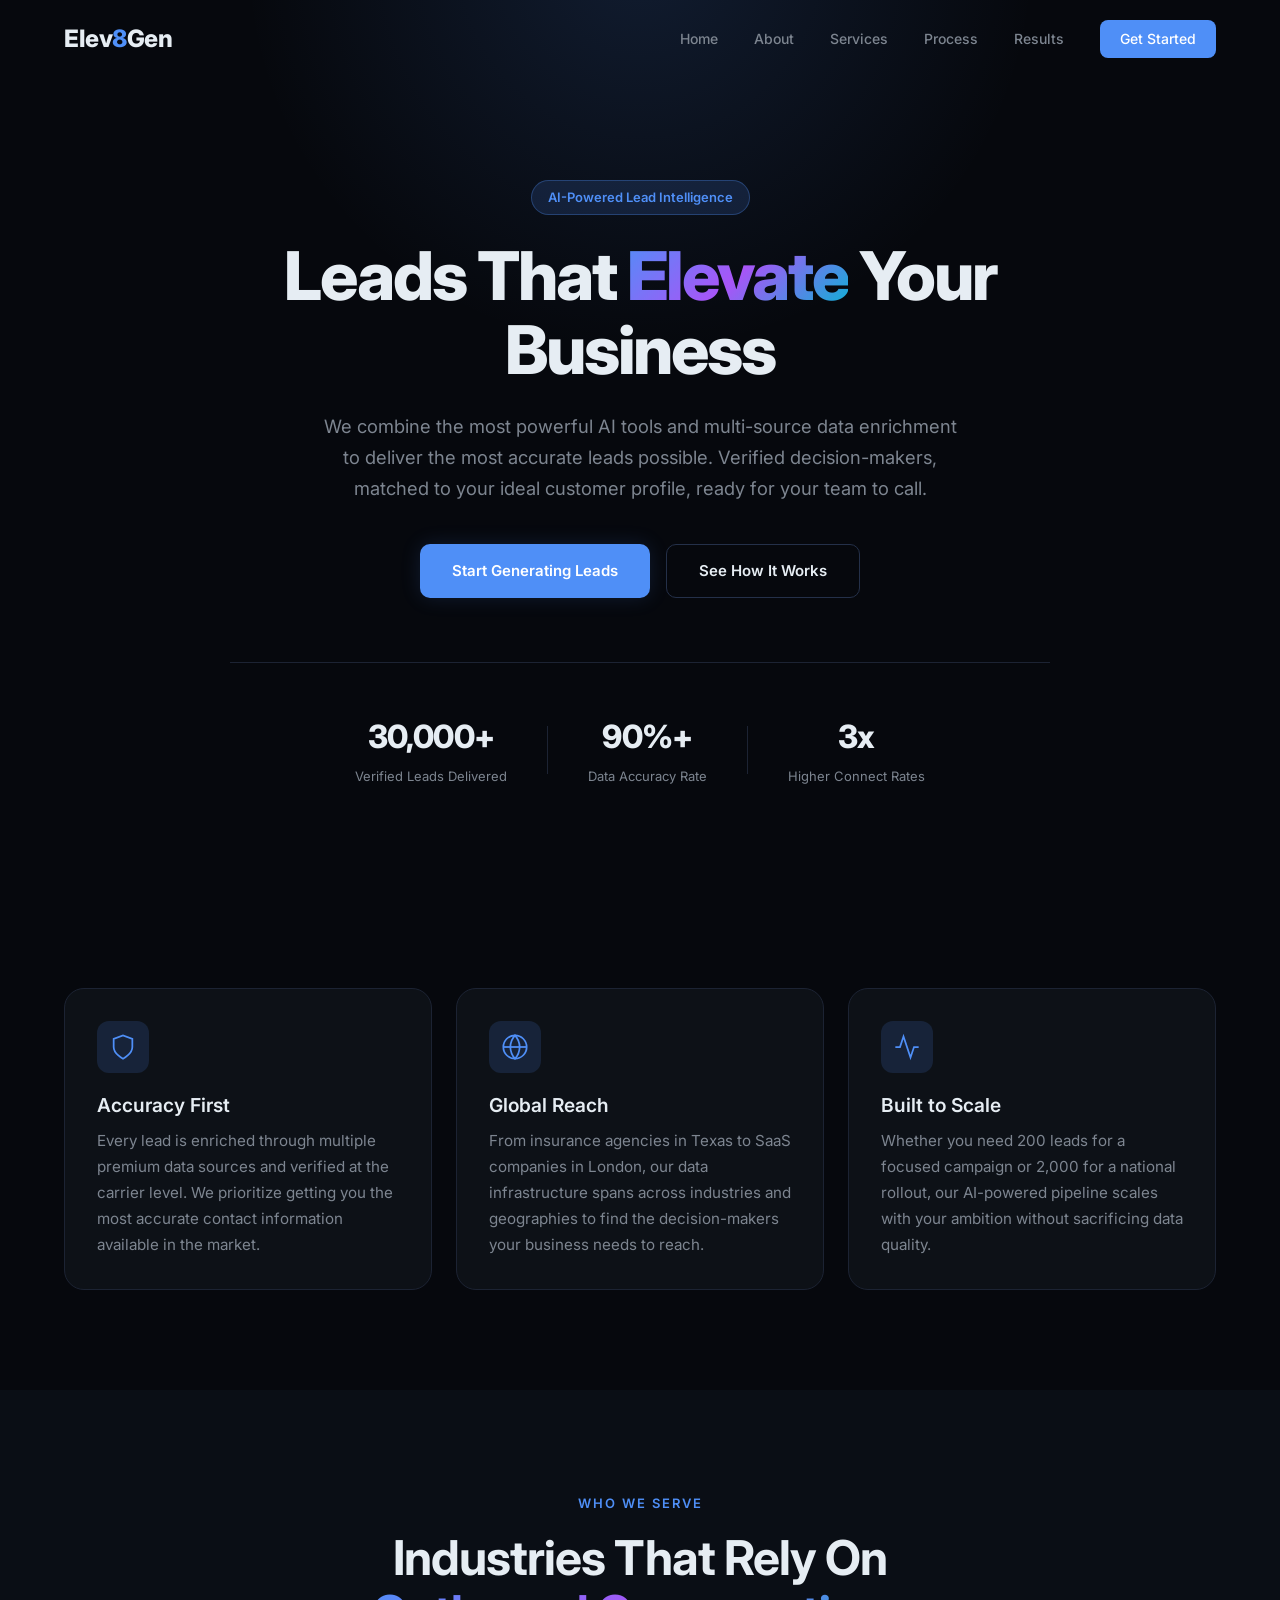
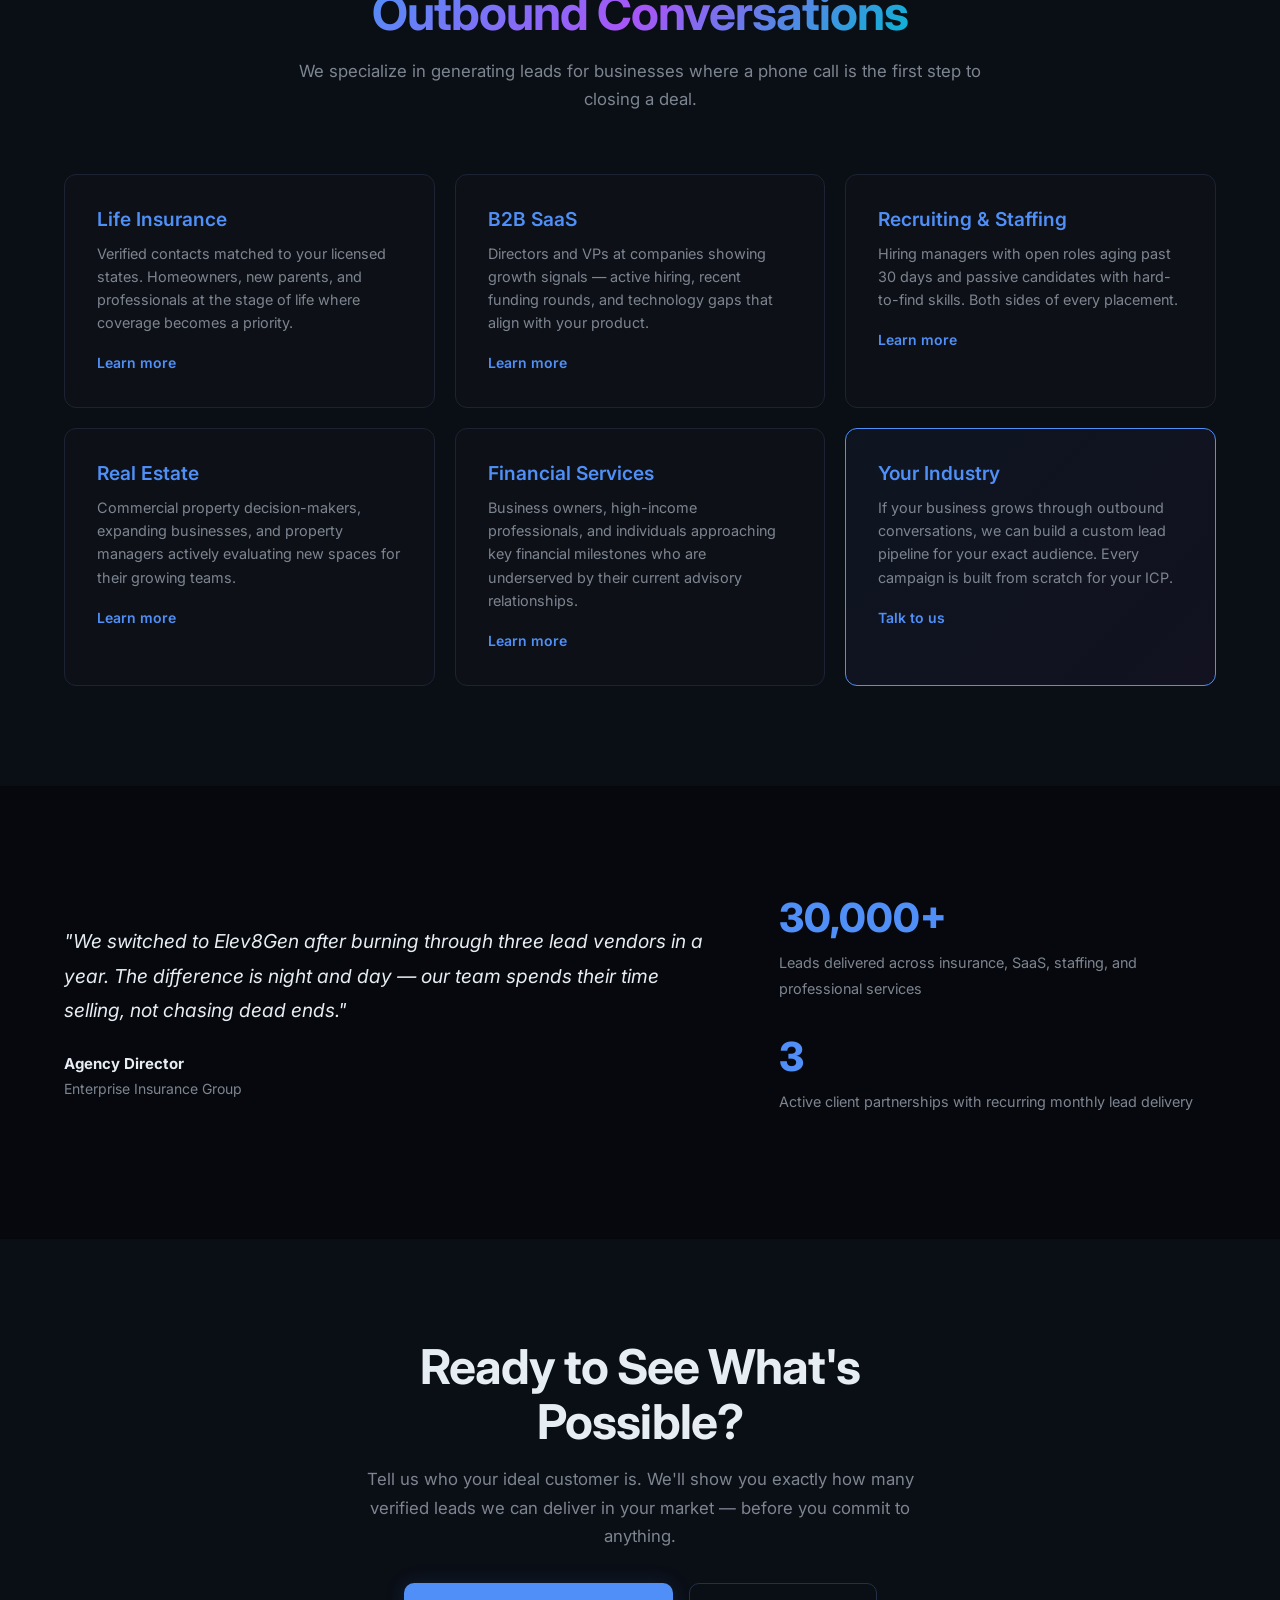
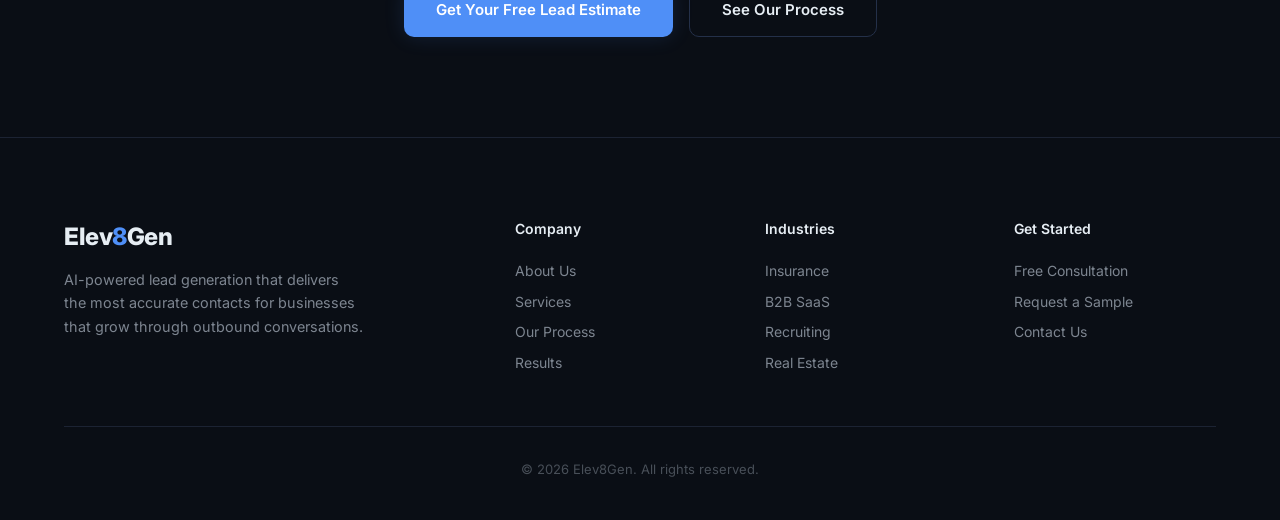
==== index.html @ 8c3152a1 "Rebuild as multi-page website with unique content per page" ====
<!DOCTYPE html>
<html lang="en">
<head>
    <meta charset="UTF-8">
    <meta name="viewport" content="width=device-width, initial-scale=1.0">
    <title>Elev8Gen — AI-Powered Lead Generation Agency</title>
    <meta name="description" content="Elev8Gen delivers the most accurate, verified leads using AI-powered cross-stacking technology. Elevate your business with leads that convert.">
    <link rel="preconnect" href="https://fonts.googleapis.com">
    <link rel="preconnect" href="https://fonts.gstatic.com" crossorigin>
    <link href="https://fonts.googleapis.com/css2?family=Inter:wght@300;400;500;600;700;800;900&display=swap" rel="stylesheet">
    <link rel="stylesheet" href="style.css">
</head>
<body>

<!-- Navigation -->
<nav class="nav" id="nav">
    <div class="nav-container">
        <a href="index.html" class="logo">Elev<span class="accent">8</span>Gen</a>
        <div class="nav-links" id="navLinks">
            <a href="index.html" class="active">Home</a>
            <a href="about.html">About</a>
            <a href="services.html">Services</a>
            <a href="process.html">Process</a>
            <a href="results.html">Results</a>
            <a href="contact.html" class="nav-cta">Get Started</a>
        </div>
        <button class="menu-toggle" id="menuToggle" aria-label="Toggle menu">
            <span></span><span></span><span></span>
        </button>
    </div>
</nav>

<!-- Hero -->
<section class="hero">
    <div class="hero-bg"></div>
    <div class="container">
        <div class="hero-content">
            <div class="hero-badge">AI-Powered Lead Intelligence</div>
            <h1>Leads That <span class="gradient-text">Elevate</span> Your Business</h1>
            <p class="hero-sub">We combine the most powerful AI tools and multi-source data enrichment to deliver the most accurate leads possible. Verified decision-makers, matched to your ideal customer profile, ready for your team to call.</p>
            <div class="hero-actions">
                <a href="contact.html" class="btn btn-primary">Start Generating Leads</a>
                <a href="process.html" class="btn btn-outline">See How It Works</a>
            </div>
            <div class="hero-stats">
                <div class="hero-stat">
                    <span class="hero-stat-number">30,000+</span>
                    <span class="hero-stat-label">Verified Leads Delivered</span>
                </div>
                <div class="hero-stat-divider"></div>
                <div class="hero-stat">
                    <span class="hero-stat-number">90%+</span>
                    <span class="hero-stat-label">Data Accuracy Rate</span>
                </div>
                <div class="hero-stat-divider"></div>
                <div class="hero-stat">
                    <span class="hero-stat-number">3x</span>
                    <span class="hero-stat-label">Higher Connect Rates</span>
                </div>
            </div>
        </div>
    </div>
</section>

<!-- Value Proposition -->
<section class="value-section">
    <div class="container">
        <div class="value-grid">
            <div class="value-card">
                <div class="value-icon">
                    <svg width="28" height="28" viewBox="0 0 24 24" fill="none" stroke="currentColor" stroke-width="1.5"><path d="M12 22s8-4 8-10V5l-8-3-8 3v7c0 6 8 10 8 10z"/></svg>
                </div>
                <h3>Accuracy First</h3>
                <p>Every lead is enriched through multiple premium data sources and verified at the carrier level. We prioritize getting you the most accurate contact information available in the market.</p>
            </div>
            <div class="value-card">
                <div class="value-icon">
                    <svg width="28" height="28" viewBox="0 0 24 24" fill="none" stroke="currentColor" stroke-width="1.5"><circle cx="12" cy="12" r="10"/><path d="M2 12h20"/><path d="M12 2a15.3 15.3 0 0 1 4 10 15.3 15.3 0 0 1-4 10 15.3 15.3 0 0 1-4-10 15.3 15.3 0 0 1 4-10z"/></svg>
                </div>
                <h3>Global Reach</h3>
                <p>From insurance agencies in Texas to SaaS companies in London, our data infrastructure spans across industries and geographies to find the decision-makers your business needs to reach.</p>
            </div>
            <div class="value-card">
                <div class="value-icon">
                    <svg width="28" height="28" viewBox="0 0 24 24" fill="none" stroke="currentColor" stroke-width="1.5"><polyline points="22 12 18 12 15 21 9 3 6 12 2 12"/></svg>
                </div>
                <h3>Built to Scale</h3>
                <p>Whether you need 200 leads for a focused campaign or 2,000 for a national rollout, our AI-powered pipeline scales with your ambition without sacrificing data quality.</p>
            </div>
        </div>
    </div>
</section>

<!-- Industries Preview -->
<section class="industries-preview">
    <div class="container">
        <div class="section-header">
            <span class="section-tag">Who We Serve</span>
            <h2>Industries That Rely On<br><span class="gradient-text">Outbound Conversations</span></h2>
            <p class="section-sub">We specialize in generating leads for businesses where a phone call is the first step to closing a deal.</p>
        </div>
        <div class="industry-preview-grid">
            <div class="industry-preview-card">
                <h3>Life Insurance</h3>
                <p>Verified contacts matched to your licensed states. Homeowners, new parents, and professionals at the stage of life where coverage becomes a priority.</p>
                <a href="services.html" class="card-link">Learn more</a>
            </div>
            <div class="industry-preview-card">
                <h3>B2B SaaS</h3>
                <p>Directors and VPs at companies showing growth signals — active hiring, recent funding rounds, and technology gaps that align with your product.</p>
                <a href="services.html" class="card-link">Learn more</a>
            </div>
            <div class="industry-preview-card">
                <h3>Recruiting & Staffing</h3>
                <p>Hiring managers with open roles aging past 30 days and passive candidates with hard-to-find skills. Both sides of every placement.</p>
                <a href="services.html" class="card-link">Learn more</a>
            </div>
            <div class="industry-preview-card">
                <h3>Real Estate</h3>
                <p>Commercial property decision-makers, expanding businesses, and property managers actively evaluating new spaces for their growing teams.</p>
                <a href="services.html" class="card-link">Learn more</a>
            </div>
            <div class="industry-preview-card">
                <h3>Financial Services</h3>
                <p>Business owners, high-income professionals, and individuals approaching key financial milestones who are underserved by their current advisory relationships.</p>
                <a href="services.html" class="card-link">Learn more</a>
            </div>
            <div class="industry-preview-card highlight-card">
                <h3>Your Industry</h3>
                <p>If your business grows through outbound conversations, we can build a custom lead pipeline for your exact audience. Every campaign is built from scratch for your ICP.</p>
                <a href="contact.html" class="card-link">Talk to us</a>
            </div>
        </div>
    </div>
</section>

<!-- Social Proof -->
<section class="social-proof">
    <div class="container">
        <div class="proof-content">
            <div class="proof-quote">
                <p>"We switched to Elev8Gen after burning through three lead vendors in a year. The difference is night and day — our team spends their time selling, not chasing dead ends."</p>
                <div class="proof-author">
                    <strong>Agency Director</strong>
                    <span>Enterprise Insurance Group</span>
                </div>
            </div>
            <div class="proof-stats">
                <div class="proof-stat">
                    <span class="proof-number">30,000+</span>
                    <span class="proof-label">Leads delivered across insurance, SaaS, staffing, and professional services</span>
                </div>
                <div class="proof-stat">
                    <span class="proof-number">3</span>
                    <span class="proof-label">Active client partnerships with recurring monthly lead delivery</span>
                </div>
            </div>
        </div>
    </div>
</section>

<!-- CTA -->
<section class="home-cta">
    <div class="container">
        <div class="home-cta-content">
            <h2>Ready to See What's Possible?</h2>
            <p>Tell us who your ideal customer is. We'll show you exactly how many verified leads we can deliver in your market — before you commit to anything.</p>
            <div class="home-cta-actions">
                <a href="contact.html" class="btn btn-primary">Get Your Free Lead Estimate</a>
                <a href="process.html" class="btn btn-outline">See Our Process</a>
            </div>
        </div>
    </div>
</section>

<!-- Footer -->
<footer class="footer">
    <div class="container">
        <div class="footer-grid">
            <div class="footer-brand">
                <a href="index.html" class="logo">Elev<span class="accent">8</span>Gen</a>
                <p>AI-powered lead generation that delivers the most accurate contacts for businesses that grow through outbound conversations.</p>
            </div>
            <div class="footer-links">
                <h4>Company</h4>
                <a href="about.html">About Us</a>
                <a href="services.html">Services</a>
                <a href="process.html">Our Process</a>
                <a href="results.html">Results</a>
            </div>
            <div class="footer-links">
                <h4>Industries</h4>
                <a href="services.html">Insurance</a>
                <a href="services.html">B2B SaaS</a>
                <a href="services.html">Recruiting</a>
                <a href="services.html">Real Estate</a>
            </div>
            <div class="footer-links">
                <h4>Get Started</h4>
                <a href="contact.html">Free Consultation</a>
                <a href="contact.html">Request a Sample</a>
                <a href="contact.html">Contact Us</a>
            </div>
        </div>
        <div class="footer-bottom">
            <p>&copy; 2026 Elev8Gen. All rights reserved.</p>
        </div>
    </div>
</footer>

<script src="main.js"></script>
</body>
</html>
---- style.css ----
/* ── Reset & Variables ────────────────────────────────── */
*, *::before, *::after { margin: 0; padding: 0; box-sizing: border-box; }

:root {
    --bg: #06080d;
    --bg-card: #0d1117;
    --bg-card-hover: #131a24;
    --bg-section: #0a0e15;
    --border: #1c2333;
    --border-light: #243049;
    --text: #e6edf3;
    --text-muted: #7d8590;
    --text-dim: #484f58;
    --accent: #4f8ff7;
    --accent-hover: #3b7be6;
    --accent-glow: rgba(79, 143, 247, 0.15);
    --gradient-1: #4f8ff7;
    --gradient-2: #a855f7;
    --gradient-3: #06b6d4;
    --radius: 12px;
    --radius-lg: 20px;
}

html { scroll-behavior: smooth; }

body {
    font-family: 'Inter', -apple-system, BlinkMacSystemFont, sans-serif;
    background: var(--bg);
    color: var(--text);
    line-height: 1.6;
    overflow-x: hidden;
    -webkit-font-smoothing: antialiased;
}

.container {
    max-width: 1200px;
    margin: 0 auto;
    padding: 0 24px;
}

a { color: var(--accent); text-decoration: none; }

/* ── Typography ──────────────────────────────────────── */
h1 { font-size: clamp(2.5rem, 6vw, 4.2rem); font-weight: 800; line-height: 1.1; letter-spacing: -0.03em; }
h2 { font-size: clamp(2rem, 4vw, 3rem); font-weight: 700; line-height: 1.15; letter-spacing: -0.02em; }
h3 { font-size: 1.2rem; font-weight: 600; line-height: 1.3; }

.gradient-text {
    background: linear-gradient(135deg, var(--gradient-1), var(--gradient-2), var(--gradient-3));
    -webkit-background-clip: text;
    -webkit-text-fill-color: transparent;
    background-clip: text;
}

.accent { color: var(--accent); }

/* ── Buttons ─────────────────────────────────────────── */
.btn {
    display: inline-flex;
    align-items: center;
    justify-content: center;
    padding: 14px 32px;
    border-radius: 10px;
    font-size: 15px;
    font-weight: 600;
    cursor: pointer;
    transition: all 0.2s;
    border: none;
    text-decoration: none;
}

.btn-primary {
    background: var(--accent);
    color: white;
    box-shadow: 0 0 20px var(--accent-glow);
}

.btn-primary:hover {
    background: var(--accent-hover);
    box-shadow: 0 0 40px var(--accent-glow);
    transform: translateY(-1px);
}

.btn-outline {
    background: transparent;
    color: var(--text);
    border: 1px solid var(--border-light);
}

.btn-outline:hover {
    border-color: var(--accent);
    color: var(--accent);
}

.btn-full { width: 100%; }

/* ── Navigation ──────────────────────────────────────── */
.nav {
    position: fixed;
    top: 0;
    left: 0;
    right: 0;
    z-index: 1000;
    padding: 20px 0;
    transition: all 0.3s;
}

.nav.scrolled {
    padding: 12px 0;
    background: rgba(6, 8, 13, 0.9);
    backdrop-filter: blur(20px);
    border-bottom: 1px solid var(--border);
}

.nav-container {
    max-width: 1200px;
    margin: 0 auto;
    padding: 0 24px;
    display: flex;
    align-items: center;
    justify-content: space-between;
}

.logo {
    font-size: 1.5rem;
    font-weight: 800;
    color: var(--text);
    letter-spacing: -0.02em;
}

.logo:hover { color: var(--text); text-decoration: none; }

.nav-links {
    display: flex;
    align-items: center;
    gap: 36px;
}

.nav-links a {
    color: var(--text-muted);
    font-size: 14px;
    font-weight: 500;
    transition: color 0.2s;
}

.nav-links a:hover { color: var(--text); text-decoration: none; }

.nav-cta {
    background: var(--accent) !important;
    color: white !important;
    padding: 8px 20px !important;
    border-radius: 8px;
}

.nav-cta:hover { background: var(--accent-hover) !important; }

.menu-toggle {
    display: none;
    flex-direction: column;
    gap: 5px;
    background: none;
    border: none;
    cursor: pointer;
    padding: 4px;
}

.menu-toggle span {
    width: 24px;
    height: 2px;
    background: var(--text);
    transition: all 0.3s;
}

/* ── Hero ────────────────────────────────────────────── */
.hero {
    padding: 180px 0 100px;
    position: relative;
    overflow: hidden;
}

.hero-bg {
    position: absolute;
    top: -50%;
    left: 50%;
    transform: translateX(-50%);
    width: 800px;
    height: 800px;
    background: radial-gradient(circle, var(--accent-glow) 0%, transparent 70%);
    pointer-events: none;
}

.hero-content {
    text-align: center;
    max-width: 820px;
    margin: 0 auto;
    position: relative;
}

.hero-badge {
    display: inline-block;
    padding: 6px 16px;
    background: var(--accent-glow);
    border: 1px solid rgba(79, 143, 247, 0.3);
    border-radius: 100px;
    font-size: 13px;
    font-weight: 600;
    color: var(--accent);
    margin-bottom: 24px;
}

.hero-sub {
    font-size: 1.15rem;
    color: var(--text-muted);
    max-width: 640px;
    margin: 24px auto 40px;
    line-height: 1.7;
}

.hero-actions {
    display: flex;
    gap: 16px;
    justify-content: center;
    margin-bottom: 64px;
}

.hero-stats {
    display: flex;
    justify-content: center;
    align-items: center;
    gap: 40px;
    padding-top: 48px;
    border-top: 1px solid var(--border);
}

.hero-stat { text-align: center; }

.hero-stat-number {
    display: block;
    font-size: 2rem;
    font-weight: 800;
    color: var(--text);
    letter-spacing: -0.02em;
}

.hero-stat-label {
    font-size: 13px;
    color: var(--text-muted);
    margin-top: 4px;
}

.hero-stat-divider {
    width: 1px;
    height: 48px;
    background: var(--border);
}

/* ── Trusted ─────────────────────────────────────────── */
.trusted {
    padding: 48px 0;
    border-top: 1px solid var(--border);
    border-bottom: 1px solid var(--border);
}

.trusted-label {
    text-align: center;
    font-size: 13px;
    color: var(--text-dim);
    text-transform: uppercase;
    letter-spacing: 2px;
    font-weight: 500;
    margin-bottom: 24px;
}

.trusted-logos {
    display: flex;
    justify-content: center;
    align-items: center;
    gap: 60px;
}

.trusted-item {
    font-size: 16px;
    font-weight: 600;
    color: var(--text-muted);
    opacity: 0.6;
}

/* ── Section Headers ─────────────────────────────────── */
.section-header {
    text-align: center;
    max-width: 700px;
    margin: 0 auto 60px;
}

.section-tag {
    display: inline-block;
    font-size: 13px;
    font-weight: 600;
    color: var(--accent);
    text-transform: uppercase;
    letter-spacing: 2px;
    margin-bottom: 16px;
}

.section-sub {
    font-size: 1.05rem;
    color: var(--text-muted);
    margin-top: 16px;
    line-height: 1.7;
}

/* ── About ───────────────────────────────────────────── */
.about {
    padding: 120px 0;
    background: var(--bg-section);
}

.about-grid {
    display: grid;
    grid-template-columns: 1fr 1fr;
    gap: 60px;
    align-items: start;
}

.about-text p {
    color: var(--text-muted);
    font-size: 1rem;
    margin-bottom: 20px;
    line-height: 1.8;
}

.about-lead {
    font-size: 1.1rem !important;
    color: var(--text) !important;
    font-weight: 500;
}

.about-highlight {
    margin-top: 32px;
    padding: 24px;
    background: var(--accent-glow);
    border: 1px solid rgba(79, 143, 247, 0.2);
    border-radius: var(--radius);
}

.highlight-number {
    font-size: 2.5rem;
    font-weight: 800;
    color: var(--accent);
    margin-bottom: 8px;
}

.highlight-text {
    color: var(--text-muted);
    font-size: 0.95rem;
    line-height: 1.6;
}

.about-cards {
    display: flex;
    flex-direction: column;
    gap: 20px;
}

.about-card {
    padding: 28px;
    background: var(--bg-card);
    border: 1px solid var(--border);
    border-radius: var(--radius);
    transition: all 0.3s;
}

.about-card:hover {
    border-color: var(--border-light);
    transform: translateX(4px);
}

.card-icon {
    font-size: 14px;
    font-weight: 700;
    color: var(--accent);
    margin-bottom: 12px;
}

.about-card h3 { margin-bottom: 8px; }
.about-card p { color: var(--text-muted); font-size: 0.9rem; line-height: 1.6; }

/* ── Services ────────────────────────────────────────── */
.services { padding: 120px 0; }

.services-grid {
    display: grid;
    grid-template-columns: repeat(3, 1fr);
    gap: 24px;
}

.service-card {
    padding: 36px;
    background: var(--bg-card);
    border: 1px solid var(--border);
    border-radius: var(--radius-lg);
    transition: all 0.3s;
    position: relative;
}

.service-card:hover {
    border-color: var(--border-light);
    transform: translateY(-4px);
}

.service-card.featured {
    border-color: var(--accent);
    background: linear-gradient(135deg, rgba(79, 143, 247, 0.05), rgba(168, 85, 247, 0.05));
}

.service-badge {
    position: absolute;
    top: -12px;
    left: 28px;
    padding: 4px 14px;
    background: var(--accent);
    color: white;
    font-size: 12px;
    font-weight: 600;
    border-radius: 100px;
}

.service-icon {
    width: 56px;
    height: 56px;
    display: flex;
    align-items: center;
    justify-content: center;
    background: var(--accent-glow);
    border-radius: 12px;
    color: var(--accent);
    margin-bottom: 20px;
}

.service-card h3 { margin-bottom: 12px; }
.service-card > p { color: var(--text-muted); font-size: 0.95rem; margin-bottom: 20px; line-height: 1.7; }

.service-features {
    list-style: none;
    padding-top: 20px;
    border-top: 1px solid var(--border);
}

.service-features li {
    padding: 6px 0;
    font-size: 14px;
    color: var(--text-muted);
    padding-left: 20px;
    position: relative;
}

.service-features li::before {
    content: '';
    position: absolute;
    left: 0;
    top: 14px;
    width: 6px;
    height: 6px;
    background: var(--accent);
    border-radius: 50%;
}

/* ── Process ─────────────────────────────────────────── */
.process {
    padding: 120px 0;
    background: var(--bg-section);
}

.process-steps {
    max-width: 700px;
    margin: 0 auto 60px;
}

.process-step {
    display: flex;
    gap: 24px;
    padding: 32px 0;
    border-bottom: 1px solid var(--border);
}

.process-step:last-child { border-bottom: none; }

.step-number {
    font-size: 2rem;
    font-weight: 800;
    color: var(--accent);
    opacity: 0.5;
    flex-shrink: 0;
    width: 60px;
}

.step-content h3 { margin-bottom: 8px; }
.step-content p { color: var(--text-muted); font-size: 0.95rem; line-height: 1.7; }

.tech-stack { text-align: center; }

.tech-label {
    font-size: 13px;
    color: var(--text-dim);
    text-transform: uppercase;
    letter-spacing: 2px;
    font-weight: 500;
    margin-bottom: 20px;
}

.tech-logos {
    display: flex;
    justify-content: center;
    gap: 24px;
}

.tech-item {
    padding: 12px 28px;
    background: var(--bg-card);
    border: 1px solid var(--border);
    border-radius: 100px;
    font-size: 14px;
    font-weight: 600;
    color: var(--text-muted);
}

/* ── Results ─────────────────────────────────────────── */
.results { padding: 120px 0; }

.results-grid {
    display: grid;
    grid-template-columns: repeat(4, 1fr);
    gap: 24px;
    margin-bottom: 60px;
}

.result-card {
    padding: 32px;
    background: var(--bg-card);
    border: 1px solid var(--border);
    border-radius: var(--radius-lg);
    text-align: center;
}

.result-number {
    font-size: 2.5rem;
    font-weight: 800;
    background: linear-gradient(135deg, var(--gradient-1), var(--gradient-2));
    -webkit-background-clip: text;
    -webkit-text-fill-color: transparent;
    background-clip: text;
    margin-bottom: 8px;
}

.result-label {
    font-size: 14px;
    font-weight: 600;
    color: var(--text);
    margin-bottom: 12px;
}

.result-card p { color: var(--text-muted); font-size: 0.85rem; line-height: 1.6; }

/* ── Testimonials ────────────────────────────────────── */
.testimonials {
    display: grid;
    grid-template-columns: 1fr 1fr;
    gap: 24px;
}

.testimonial {
    padding: 32px;
    background: var(--bg-card);
    border: 1px solid var(--border);
    border-radius: var(--radius-lg);
}

.testimonial-text {
    font-size: 1.05rem;
    color: var(--text);
    line-height: 1.7;
    margin-bottom: 20px;
    font-style: italic;
}

.author-info strong {
    display: block;
    font-size: 14px;
    color: var(--text);
}

.author-info span {
    font-size: 13px;
    color: var(--text-muted);
}

/* ── Industries ──────────────────────────────────────── */
.industries {
    padding: 120px 0;
    background: var(--bg-section);
}

.industry-grid {
    display: grid;
    grid-template-columns: repeat(3, 1fr);
    gap: 20px;
}

.industry-card {
    padding: 32px;
    background: var(--bg-card);
    border: 1px solid var(--border);
    border-radius: var(--radius);
    transition: all 0.3s;
}

.industry-card:hover {
    border-color: var(--border-light);
    transform: translateY(-2px);
}

.industry-card h3 { margin-bottom: 10px; color: var(--accent); }
.industry-card p { color: var(--text-muted); font-size: 0.9rem; line-height: 1.6; }

/* ── CTA / Contact ───────────────────────────────────── */
.cta {
    padding: 120px 0;
}

.cta-content {
    max-width: 640px;
    margin: 0 auto;
    text-align: center;
}

.cta-content h2 { margin-bottom: 16px; }
.cta-content > p { color: var(--text-muted); margin-bottom: 40px; font-size: 1.05rem; }

.cta-form form {
    display: flex;
    flex-direction: column;
    gap: 12px;
}

.form-row {
    display: grid;
    grid-template-columns: 1fr 1fr;
    gap: 12px;
}

.cta-form input, .cta-form textarea {
    width: 100%;
    padding: 14px 18px;
    background: var(--bg-card);
    border: 1px solid var(--border);
    border-radius: 10px;
    color: var(--text);
    font-size: 15px;
    font-family: inherit;
    outline: none;
    transition: border-color 0.2s;
}

.cta-form input:focus, .cta-form textarea:focus {
    border-color: var(--accent);
}

.cta-form input::placeholder, .cta-form textarea::placeholder {
    color: var(--text-dim);
}

.cta-form textarea { resize: vertical; min-height: 100px; }

.cta-form .btn { margin-top: 8px; }

.form-note {
    font-size: 13px;
    color: var(--text-dim);
    margin-top: 12px;
}

/* ── Footer ──────────────────────────────────────────── */
.footer {
    padding: 80px 0 40px;
    border-top: 1px solid var(--border);
    background: var(--bg-section);
}

.footer-grid {
    display: grid;
    grid-template-columns: 2fr 1fr 1fr 1fr;
    gap: 48px;
    margin-bottom: 48px;
}

.footer-brand p {
    color: var(--text-muted);
    font-size: 0.9rem;
    margin-top: 12px;
    line-height: 1.6;
    max-width: 300px;
}

.footer-links h4 {
    font-size: 14px;
    font-weight: 600;
    color: var(--text);
    margin-bottom: 16px;
}

.footer-links a {
    display: block;
    color: var(--text-muted);
    font-size: 14px;
    padding: 4px 0;
    transition: color 0.2s;
}

.footer-links a:hover { color: var(--text); text-decoration: none; }

.footer-bottom {
    padding-top: 32px;
    border-top: 1px solid var(--border);
    text-align: center;
}

.footer-bottom p {
    font-size: 13px;
    color: var(--text-dim);
}

/* ── Animations ──────────────────────────────────────── */
.animate-in {
    opacity: 0;
    transform: translateY(20px);
    transition: opacity 0.6s ease, transform 0.6s ease;
}

.animate-in.visible {
    opacity: 1;
    transform: translateY(0);
}

/* ── Responsive ──────────────────────────────────────── */
@media (max-width: 1024px) {
    .services-grid { grid-template-columns: 1fr; max-width: 500px; margin: 0 auto; }
    .results-grid { grid-template-columns: repeat(2, 1fr); }
    .industry-grid { grid-template-columns: repeat(2, 1fr); }
    .footer-grid { grid-template-columns: 1fr 1fr; }
}

@media (max-width: 768px) {
    .nav-links {
        display: none;
        position: absolute;
        top: 100%;
        left: 0;
        right: 0;
        background: rgba(6, 8, 13, 0.98);
        backdrop-filter: blur(20px);
        flex-direction: column;
        padding: 20px 24px;
        gap: 16px;
        border-bottom: 1px solid var(--border);
    }

    .nav-links.active { display: flex; }
    .menu-toggle { display: flex; }
    .menu-toggle.active span:nth-child(1) { transform: rotate(45deg) translate(5px, 5px); }
    .menu-toggle.active span:nth-child(2) { opacity: 0; }
    .menu-toggle.active span:nth-child(3) { transform: rotate(-45deg) translate(5px, -5px); }

    .hero { padding: 140px 0 80px; }
    .hero-actions { flex-direction: column; align-items: center; }
    .hero-stats { flex-direction: column; gap: 24px; }
    .hero-stat-divider { width: 48px; height: 1px; }

    .about-grid { grid-template-columns: 1fr; }
    .results-grid { grid-template-columns: 1fr; }
    .testimonials { grid-template-columns: 1fr; }
    .industry-grid { grid-template-columns: 1fr; }
    .footer-grid { grid-template-columns: 1fr; gap: 32px; }
    .form-row { grid-template-columns: 1fr; }
    .trusted-logos { flex-direction: column; gap: 16px; }
    .contact-layout { grid-template-columns: 1fr; }
    .content-two-col { grid-template-columns: 1fr; }
    .approach-grid { grid-template-columns: 1fr; }
    .data-points-grid { grid-template-columns: 1fr; }
    .metrics-grid { grid-template-columns: 1fr; }
    .industry-deep-grid { grid-template-columns: 1fr; }
    .tech-detail-grid { grid-template-columns: 1fr; }
}

/* ══════════════════════════════════════════════════════════
   MULTI-PAGE STYLES
   ══════════════════════════════════════════════════════════ */

/* ── Page Headers ────────────────────────────────────── */
.page-header {
    padding: 160px 0 80px;
    text-align: center;
    position: relative;
}

.page-header h1 { margin-bottom: 16px; }

.page-header-sub {
    font-size: 1.15rem;
    color: var(--text-muted);
    max-width: 640px;
    margin: 0 auto;
    line-height: 1.7;
}

/* ── Content Sections ────────────────────────────────── */
.content-section { padding: 100px 0; }
.content-section.alt-bg { background: var(--bg-section); }

.lead-text {
    font-size: 1.1rem;
    color: var(--text);
    max-width: 800px;
    margin: 0 auto 48px;
    text-align: center;
    line-height: 1.8;
}

.content-two-col {
    display: grid;
    grid-template-columns: 1.2fr 1fr;
    gap: 60px;
    align-items: start;
}

/* ── Value Cards (Home) ──────────────────────────────── */
.value-section { padding: 100px 0; }

.value-grid {
    display: grid;
    grid-template-columns: repeat(3, 1fr);
    gap: 24px;
}

.value-card {
    padding: 32px;
    background: var(--bg-card);
    border: 1px solid var(--border);
    border-radius: var(--radius-lg);
    transition: all 0.3s;
}

.value-card:hover {
    border-color: var(--border-light);
    transform: translateY(-3px);
}

.value-icon {
    width: 52px;
    height: 52px;
    display: flex;
    align-items: center;
    justify-content: center;
    background: var(--accent-glow);
    border-radius: 12px;
    color: var(--accent);
    margin-bottom: 20px;
}

.value-card h3 { margin-bottom: 10px; }
.value-card p { color: var(--text-muted); font-size: 0.95rem; line-height: 1.7; }

/* ── Industry Preview (Home) ─────────────────────────── */
.industries-preview { padding: 100px 0; background: var(--bg-section); }

.industry-preview-grid {
    display: grid;
    grid-template-columns: repeat(3, 1fr);
    gap: 20px;
}

.industry-preview-card {
    padding: 32px;
    background: var(--bg-card);
    border: 1px solid var(--border);
    border-radius: var(--radius);
    transition: all 0.3s;
}

.industry-preview-card:hover {
    border-color: var(--border-light);
    transform: translateY(-2px);
}

.industry-preview-card h3 { color: var(--accent); margin-bottom: 10px; }
.industry-preview-card p { color: var(--text-muted); font-size: 0.9rem; line-height: 1.6; margin-bottom: 16px; }

.card-link {
    font-size: 14px;
    font-weight: 600;
    color: var(--accent);
}

.card-link:hover { text-decoration: underline; }

.highlight-card { border-color: var(--accent); background: linear-gradient(135deg, rgba(79,143,247,0.05), rgba(168,85,247,0.05)); }

/* ── Social Proof (Home) ─────────────────────────────── */
.social-proof { padding: 100px 0; }

.proof-content {
    display: grid;
    grid-template-columns: 1.5fr 1fr;
    gap: 60px;
    align-items: center;
}

.proof-quote p {
    font-size: 1.2rem;
    font-style: italic;
    color: var(--text);
    line-height: 1.8;
    margin-bottom: 24px;
}

.proof-author strong { display: block; color: var(--text); font-size: 15px; }
.proof-author span { color: var(--text-muted); font-size: 14px; }

.proof-stat { margin-bottom: 24px; }
.proof-number { display: block; font-size: 2.5rem; font-weight: 800; color: var(--accent); }
.proof-label { color: var(--text-muted); font-size: 0.9rem; line-height: 1.5; }

/* ── Home CTA ────────────────────────────────────────── */
.home-cta { padding: 100px 0; background: var(--bg-section); }

.home-cta-content {
    text-align: center;
    max-width: 600px;
    margin: 0 auto;
}

.home-cta-content h2 { margin-bottom: 16px; }
.home-cta-content > p { color: var(--text-muted); margin-bottom: 32px; font-size: 1.05rem; line-height: 1.7; }
.home-cta-actions { display: flex; gap: 16px; justify-content: center; }

/* ── Page CTA (shared) ───────────────────────────────── */
.page-cta { padding: 100px 0; background: var(--bg-section); }

.page-cta-content {
    text-align: center;
    max-width: 600px;
    margin: 0 auto;
}

.page-cta-content h2 { margin-bottom: 16px; }
.page-cta-content p { color: var(--text-muted); margin-bottom: 32px; font-size: 1.05rem; }

/* ── Styled Lists ────────────────────────────────────── */
.styled-list {
    list-style: none;
    padding: 0;
    margin: 16px 0 24px;
}

.styled-list li {
    padding: 8px 0 8px 24px;
    color: var(--text-muted);
    font-size: 0.95rem;
    line-height: 1.7;
    position: relative;
}

.styled-list li::before {
    content: '';
    position: absolute;
    left: 0;
    top: 16px;
    width: 6px;
    height: 6px;
    background: var(--accent);
    border-radius: 50%;
}

.styled-list li strong { color: var(--text); }

/* ── Stat Highlights (About) ─────────────────────────── */
.stat-highlight {
    padding: 32px;
    background: var(--bg-card);
    border: 1px solid var(--border);
    border-radius: var(--radius-lg);
    margin-bottom: 20px;
}

.stat-highlight.accent-highlight {
    background: var(--accent-glow);
    border-color: rgba(79, 143, 247, 0.3);
}

.stat-highlight-number {
    font-size: 3rem;
    font-weight: 800;
    color: var(--text-muted);
    letter-spacing: -0.02em;
}

.accent-highlight .stat-highlight-number { color: var(--accent); }

.stat-highlight-label {
    font-size: 14px;
    font-weight: 600;
    color: var(--text);
    margin-bottom: 8px;
}

.stat-highlight p { color: var(--text-muted); font-size: 0.9rem; line-height: 1.6; }

/* ── Approach (About) ────────────────────────────────── */
.approach-grid {
    display: grid;
    grid-template-columns: 1fr 1fr;
    gap: 24px;
    margin-top: 40px;
}

.approach-card {
    padding: 32px;
    background: var(--bg-card);
    border: 1px solid var(--border);
    border-radius: var(--radius-lg);
}

.approach-card h3 { margin-bottom: 24px; text-align: center; }

.featured-approach { border-color: var(--accent); }

.approach-flow { margin-bottom: 20px; }

.flow-step {
    padding: 12px 16px;
    border-radius: 8px;
    font-size: 14px;
    font-weight: 500;
    text-align: center;
}

.flow-step.bad { background: rgba(239, 68, 68, 0.1); color: #f87171; border: 1px solid rgba(239,68,68,0.2); }
.flow-step.good { background: var(--accent-glow); color: var(--accent); border: 1px solid rgba(79,143,247,0.2); }

.flow-arrow { text-align: center; padding: 4px 0; color: var(--text-dim); font-size: 18px; }

.approach-result { font-size: 14px; font-weight: 600; text-align: center; padding-top: 16px; border-top: 1px solid var(--border); }
.bad-result { color: #f87171; }
.good-result { color: var(--accent); }

/* ── Explainer Cards (About) ─────────────────────────── */
.explainer-grid {
    display: grid;
    grid-template-columns: 1fr 1fr;
    gap: 24px;
}

.explainer-card {
    padding: 32px;
    background: var(--bg-card);
    border: 1px solid var(--border);
    border-radius: var(--radius);
    transition: all 0.3s;
}

.explainer-card:hover { border-color: var(--border-light); }
.explainer-card .card-icon { font-size: 14px; font-weight: 700; color: var(--accent); margin-bottom: 12px; }
.explainer-card h3 { margin-bottom: 12px; }
.explainer-card p { color: var(--text-muted); font-size: 0.9rem; line-height: 1.7; }

/* ── Principles (About) ─────────────────────────────── */
.principles-grid {
    display: grid;
    grid-template-columns: 1fr 1fr;
    gap: 24px;
}

.principle {
    padding: 32px;
    background: var(--bg-card);
    border: 1px solid var(--border);
    border-radius: var(--radius);
}

.principle h3 { margin-bottom: 12px; color: var(--accent); }
.principle p { color: var(--text-muted); font-size: 0.9rem; line-height: 1.7; }

/* ── Service Detail (Services) ───────────────────────── */
.services-detail-grid { display: flex; flex-direction: column; gap: 40px; }

.service-detail {
    background: var(--bg-card);
    border: 1px solid var(--border);
    border-radius: var(--radius-lg);
    overflow: hidden;
}

.service-detail.featured-service { border-color: var(--accent); }

.service-detail-header {
    padding: 32px 36px 24px;
    display: flex;
    align-items: center;
    gap: 20px;
    border-bottom: 1px solid var(--border);
}

.service-number {
    font-size: 2rem;
    font-weight: 800;
    color: var(--accent);
    opacity: 0.5;
}

.service-detail-header h2 { margin-bottom: 0; font-size: 1.5rem; }

.service-popular {
    margin-left: auto;
    padding: 4px 14px;
    background: var(--accent);
    color: white;
    font-size: 12px;
    font-weight: 600;
    border-radius: 100px;
}

.service-detail-body {
    padding: 32px 36px;
}

.service-detail-body p {
    color: var(--text-muted);
    font-size: 0.95rem;
    line-height: 1.7;
    margin-bottom: 20px;
}

.service-detail-body h4 {
    font-size: 15px;
    font-weight: 600;
    color: var(--text);
    margin-bottom: 8px;
    margin-top: 28px;
}

.service-detail-body h4:first-of-type { margin-top: 0; }

/* ── Industry Deep Cards (Services) ──────────────────── */
.industry-deep-grid {
    display: grid;
    grid-template-columns: 1fr 1fr;
    gap: 24px;
}

.industry-deep-card {
    padding: 32px;
    background: var(--bg-card);
    border: 1px solid var(--border);
    border-radius: var(--radius);
}

.industry-deep-card h3 { color: var(--accent); margin-bottom: 16px; }
.industry-deep-card p { color: var(--text-muted); font-size: 0.9rem; line-height: 1.7; margin-bottom: 12px; }
.industry-deep-card p:last-child { margin-bottom: 0; }

/* ── Pricing Info (Services) ─────────────────────────── */
.pricing-info { max-width: 700px; margin: 0 auto; }

.pricing-card {
    padding: 40px;
    background: var(--bg-card);
    border: 1px solid var(--border);
    border-radius: var(--radius-lg);
}

.pricing-card h3 { margin-bottom: 16px; }
.pricing-card p { color: var(--text-muted); font-size: 0.95rem; line-height: 1.7; margin-bottom: 16px; }

/* ── Process Stages ──────────────────────────────────── */
.process-stage { padding: 80px 0; }
.process-stage.alt-bg { background: var(--bg-section); }

.stage-header {
    display: flex;
    align-items: center;
    gap: 24px;
    margin-bottom: 40px;
}

.stage-number {
    font-size: 1rem;
    font-weight: 700;
    color: var(--accent);
    padding: 8px 16px;
    background: var(--accent-glow);
    border-radius: 100px;
    white-space: nowrap;
}

.stage-header h2 { margin-bottom: 0; font-size: 1.8rem; }

.stage-text p {
    color: var(--text-muted);
    font-size: 0.95rem;
    line-height: 1.8;
    margin-bottom: 20px;
    max-width: 800px;
}

.stage-text h4 {
    font-size: 15px;
    font-weight: 600;
    color: var(--text);
    margin-bottom: 8px;
    margin-top: 32px;
}

/* ── Data Points Grid (Process) ──────────────────────── */
.data-points-grid {
    display: grid;
    grid-template-columns: 1fr 1fr;
    gap: 24px;
    margin-top: 20px;
}

.data-point-group {
    padding: 24px;
    background: var(--bg-card);
    border: 1px solid var(--border);
    border-radius: var(--radius);
}

.data-point-group h5 {
    font-size: 14px;
    font-weight: 600;
    color: var(--accent);
    margin-bottom: 12px;
}

.data-point-group ul {
    list-style: none;
    padding: 0;
}

.data-point-group li {
    padding: 4px 0 4px 16px;
    color: var(--text-muted);
    font-size: 0.9rem;
    position: relative;
}

.data-point-group li::before {
    content: '';
    position: absolute;
    left: 0;
    top: 12px;
    width: 4px;
    height: 4px;
    background: var(--text-dim);
    border-radius: 50%;
}

/* ── Tech Detail Cards (Process) ─────────────────────── */
.tech-detail-grid {
    display: grid;
    grid-template-columns: 1fr 1fr;
    gap: 24px;
}

.tech-detail-card {
    padding: 32px;
    background: var(--bg-card);
    border: 1px solid var(--border);
    border-radius: var(--radius);
}

.tech-detail-card h3 { margin-bottom: 4px; }
.tech-role { font-size: 13px; font-weight: 600; color: var(--accent); margin-bottom: 16px !important; }
.tech-detail-card p { color: var(--text-muted); font-size: 0.9rem; line-height: 1.7; }

/* ── Metrics Grid (Results) ──────────────────────────── */
.metrics-grid {
    display: grid;
    grid-template-columns: 1fr 1fr 1fr;
    gap: 24px;
}

.metric-card {
    padding: 32px;
    background: var(--bg-card);
    border: 1px solid var(--border);
    border-radius: var(--radius-lg);
    text-align: center;
}

.metric-card.large-metric { grid-column: 1 / -1; padding: 48px; }

.metric-number {
    font-size: 2.5rem;
    font-weight: 800;
    background: linear-gradient(135deg, var(--gradient-1), var(--gradient-2));
    -webkit-background-clip: text;
    -webkit-text-fill-color: transparent;
    background-clip: text;
    margin-bottom: 8px;
}

.large-metric .metric-number { font-size: 3.5rem; }

.metric-label {
    font-size: 15px;
    font-weight: 600;
    color: var(--text);
    margin-bottom: 12px;
}

.metric-card p { color: var(--text-muted); font-size: 0.9rem; line-height: 1.6; max-width: 400px; margin: 0 auto; }

/* ── Outcome Cards (Results) ─────────────────────────── */
.outcomes-grid { display: flex; flex-direction: column; gap: 32px; }

.outcome-card {
    background: var(--bg-card);
    border: 1px solid var(--border);
    border-radius: var(--radius-lg);
    padding: 40px;
}

.outcome-industry {
    display: inline-block;
    padding: 4px 12px;
    background: var(--accent-glow);
    border: 1px solid rgba(79,143,247,0.2);
    border-radius: 100px;
    font-size: 12px;
    font-weight: 600;
    color: var(--accent);
    margin-bottom: 12px;
}

.outcome-card h3 { font-size: 1.3rem; margin-bottom: 24px; }

.outcome-challenge, .outcome-solution, .outcome-results { margin-bottom: 24px; }
.outcome-challenge h4, .outcome-solution h4, .outcome-results h4 { font-size: 14px; font-weight: 600; color: var(--accent); margin-bottom: 8px; }
.outcome-challenge p, .outcome-solution p { color: var(--text-muted); font-size: 0.95rem; line-height: 1.7; }

.outcome-stats {
    display: grid;
    grid-template-columns: repeat(3, 1fr);
    gap: 16px;
}

.outcome-stat {
    padding: 16px;
    background: var(--bg);
    border-radius: 8px;
}

.outcome-stat span { display: block; font-size: 13px; color: var(--text-muted); margin-bottom: 4px; }
.outcome-stat strong { font-size: 14px; color: var(--text); }

.outcome-quote {
    margin-top: 24px;
    padding-top: 24px;
    border-top: 1px solid var(--border);
}

.outcome-quote p {
    font-style: italic;
    color: var(--text);
    font-size: 0.95rem;
    line-height: 1.7;
    margin-bottom: 8px;
}

.outcome-quote strong { font-size: 13px; color: var(--text-muted); }

/* ── Cost Cards (Results) ────────────────────────────── */
.cost-grid {
    display: grid;
    grid-template-columns: 1fr 1fr;
    gap: 24px;
}

.cost-card {
    padding: 32px;
    background: var(--bg-card);
    border: 1px solid var(--border);
    border-radius: var(--radius);
}

.cost-card h3 { margin-bottom: 12px; }
.cost-card p { color: var(--text-muted); font-size: 0.9rem; line-height: 1.7; }

/* ── Contact Layout ──────────────────────────────────── */
.contact-layout {
    display: grid;
    grid-template-columns: 1.2fr 1fr;
    gap: 60px;
    align-items: start;
}

.contact-form-section h2 { margin-bottom: 12px; }
.contact-form-section > p { color: var(--text-muted); margin-bottom: 32px; line-height: 1.7; }

.contact-form {
    display: flex;
    flex-direction: column;
    gap: 16px;
}

.form-group { display: flex; flex-direction: column; gap: 6px; }

.form-group label {
    font-size: 13px;
    font-weight: 600;
    color: var(--text);
}

.contact-form input,
.contact-form textarea,
.contact-form select {
    width: 100%;
    padding: 14px 18px;
    background: var(--bg-card);
    border: 1px solid var(--border);
    border-radius: 10px;
    color: var(--text);
    font-size: 15px;
    font-family: inherit;
    outline: none;
    transition: border-color 0.2s;
    -webkit-appearance: none;
}

.contact-form select { cursor: pointer; }
.contact-form input:focus, .contact-form textarea:focus, .contact-form select:focus { border-color: var(--accent); }
.contact-form input::placeholder, .contact-form textarea::placeholder { color: var(--text-dim); }
.contact-form textarea { resize: vertical; min-height: 100px; }
.contact-form .btn { margin-top: 8px; }

.form-note { font-size: 13px; color: var(--text-dim); margin-top: 8px; line-height: 1.5; }

/* ── Info Cards (Contact sidebar) ────────────────────── */
.contact-info-section { display: flex; flex-direction: column; gap: 24px; }

.info-card {
    padding: 32px;
    background: var(--bg-card);
    border: 1px solid var(--border);
    border-radius: var(--radius-lg);
}

.info-card h3 { margin-bottom: 24px; }

.next-steps { display: flex; flex-direction: column; gap: 20px; }

.next-step { display: flex; gap: 16px; }

.next-step-num {
    width: 32px;
    height: 32px;
    display: flex;
    align-items: center;
    justify-content: center;
    background: var(--accent-glow);
    border-radius: 50%;
    font-size: 14px;
    font-weight: 700;
    color: var(--accent);
    flex-shrink: 0;
}

.next-step strong { display: block; font-size: 14px; margin-bottom: 4px; }
.next-step p { color: var(--text-muted); font-size: 0.85rem; line-height: 1.5; margin: 0; }

.faq-list { display: flex; flex-direction: column; gap: 20px; }

.faq-item h4 { font-size: 14px; margin-bottom: 6px; }
.faq-item p { color: var(--text-muted); font-size: 0.85rem; line-height: 1.6; }

/* ── Additional Responsive ───────────────────────────── */
@media (max-width: 1024px) {
    .value-grid { grid-template-columns: 1fr; max-width: 500px; margin: 0 auto; }
    .industry-preview-grid { grid-template-columns: repeat(2, 1fr); }
    .proof-content { grid-template-columns: 1fr; }
    .explainer-grid { grid-template-columns: 1fr; }
    .principles-grid { grid-template-columns: 1fr; }
    .cost-grid { grid-template-columns: 1fr; }
    .outcome-stats { grid-template-columns: 1fr; }
}

@media (max-width: 768px) {
    .value-grid { max-width: 100%; }
    .industry-preview-grid { grid-template-columns: 1fr; }
    .stage-header { flex-direction: column; align-items: flex-start; gap: 12px; }
    .home-cta-actions { flex-direction: column; align-items: center; }
    .service-detail-header { flex-direction: column; align-items: flex-start; }
    .service-popular { margin-left: 0; }
}
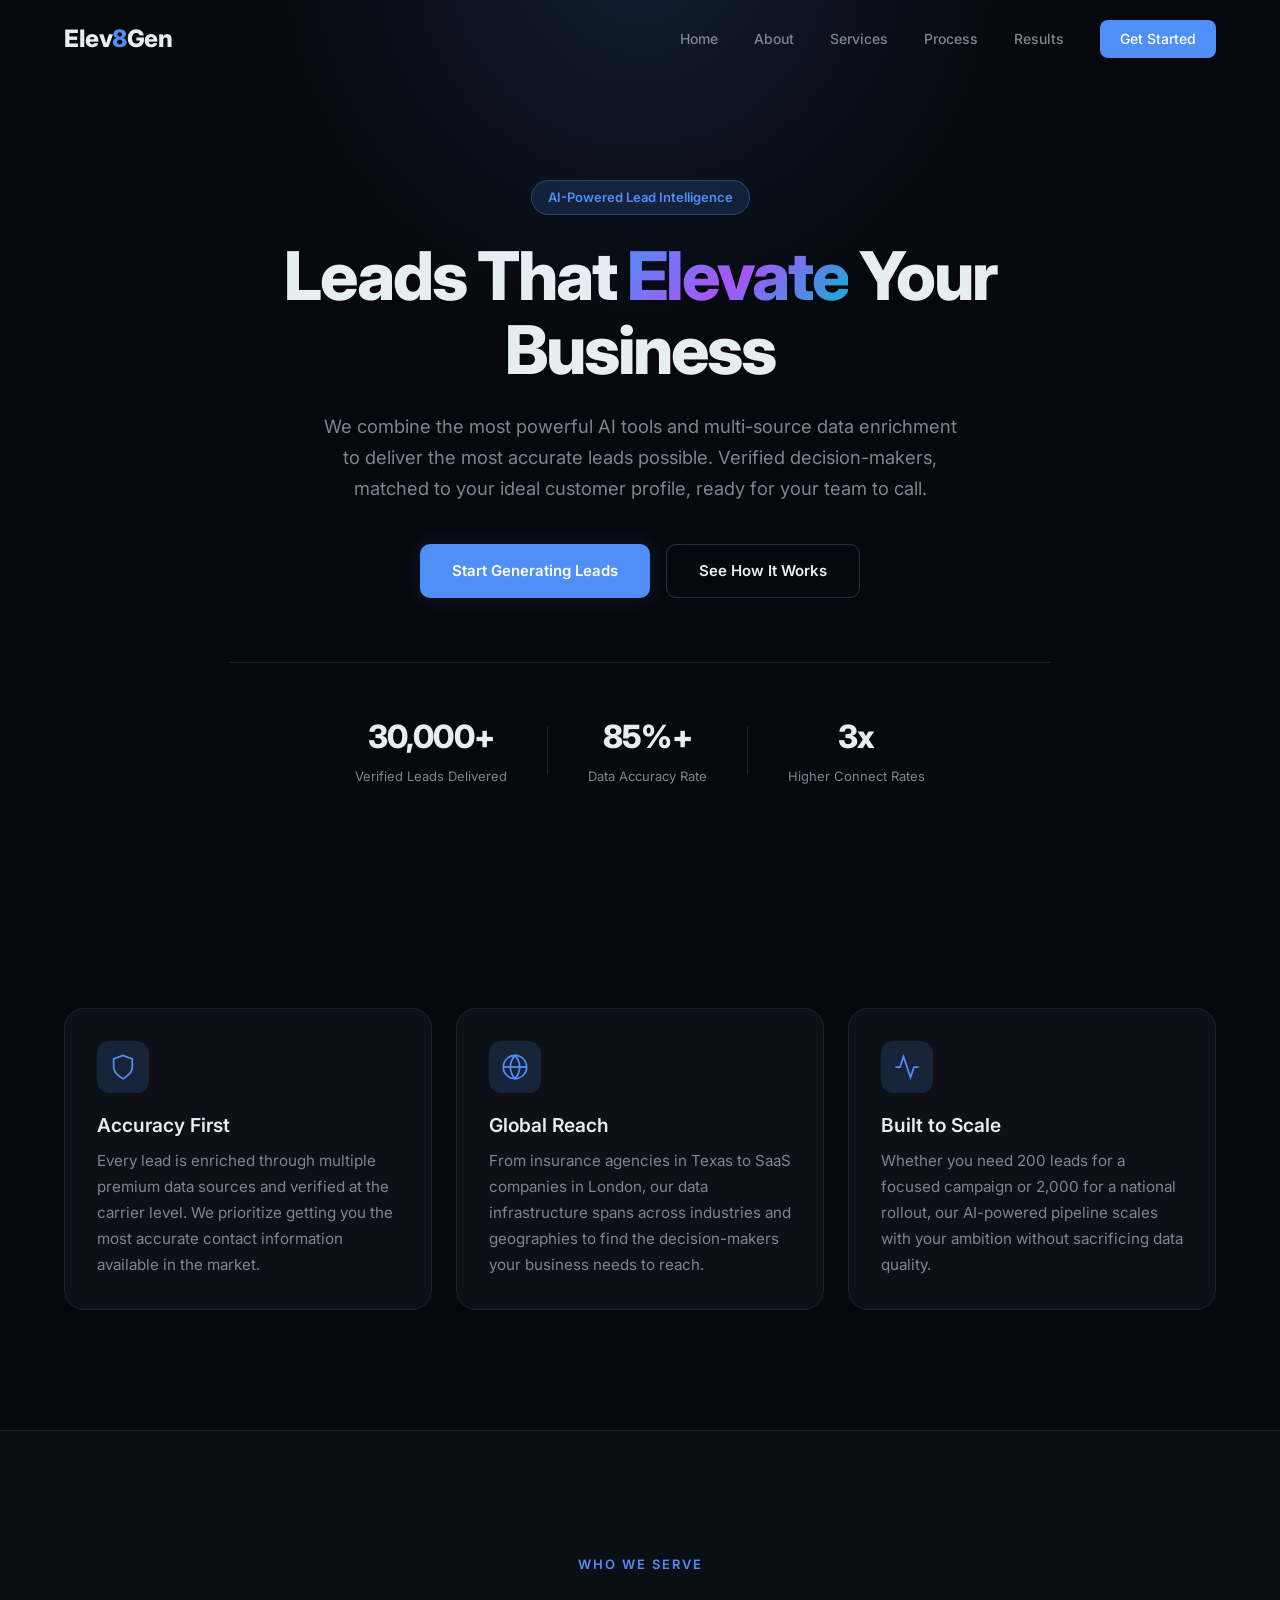
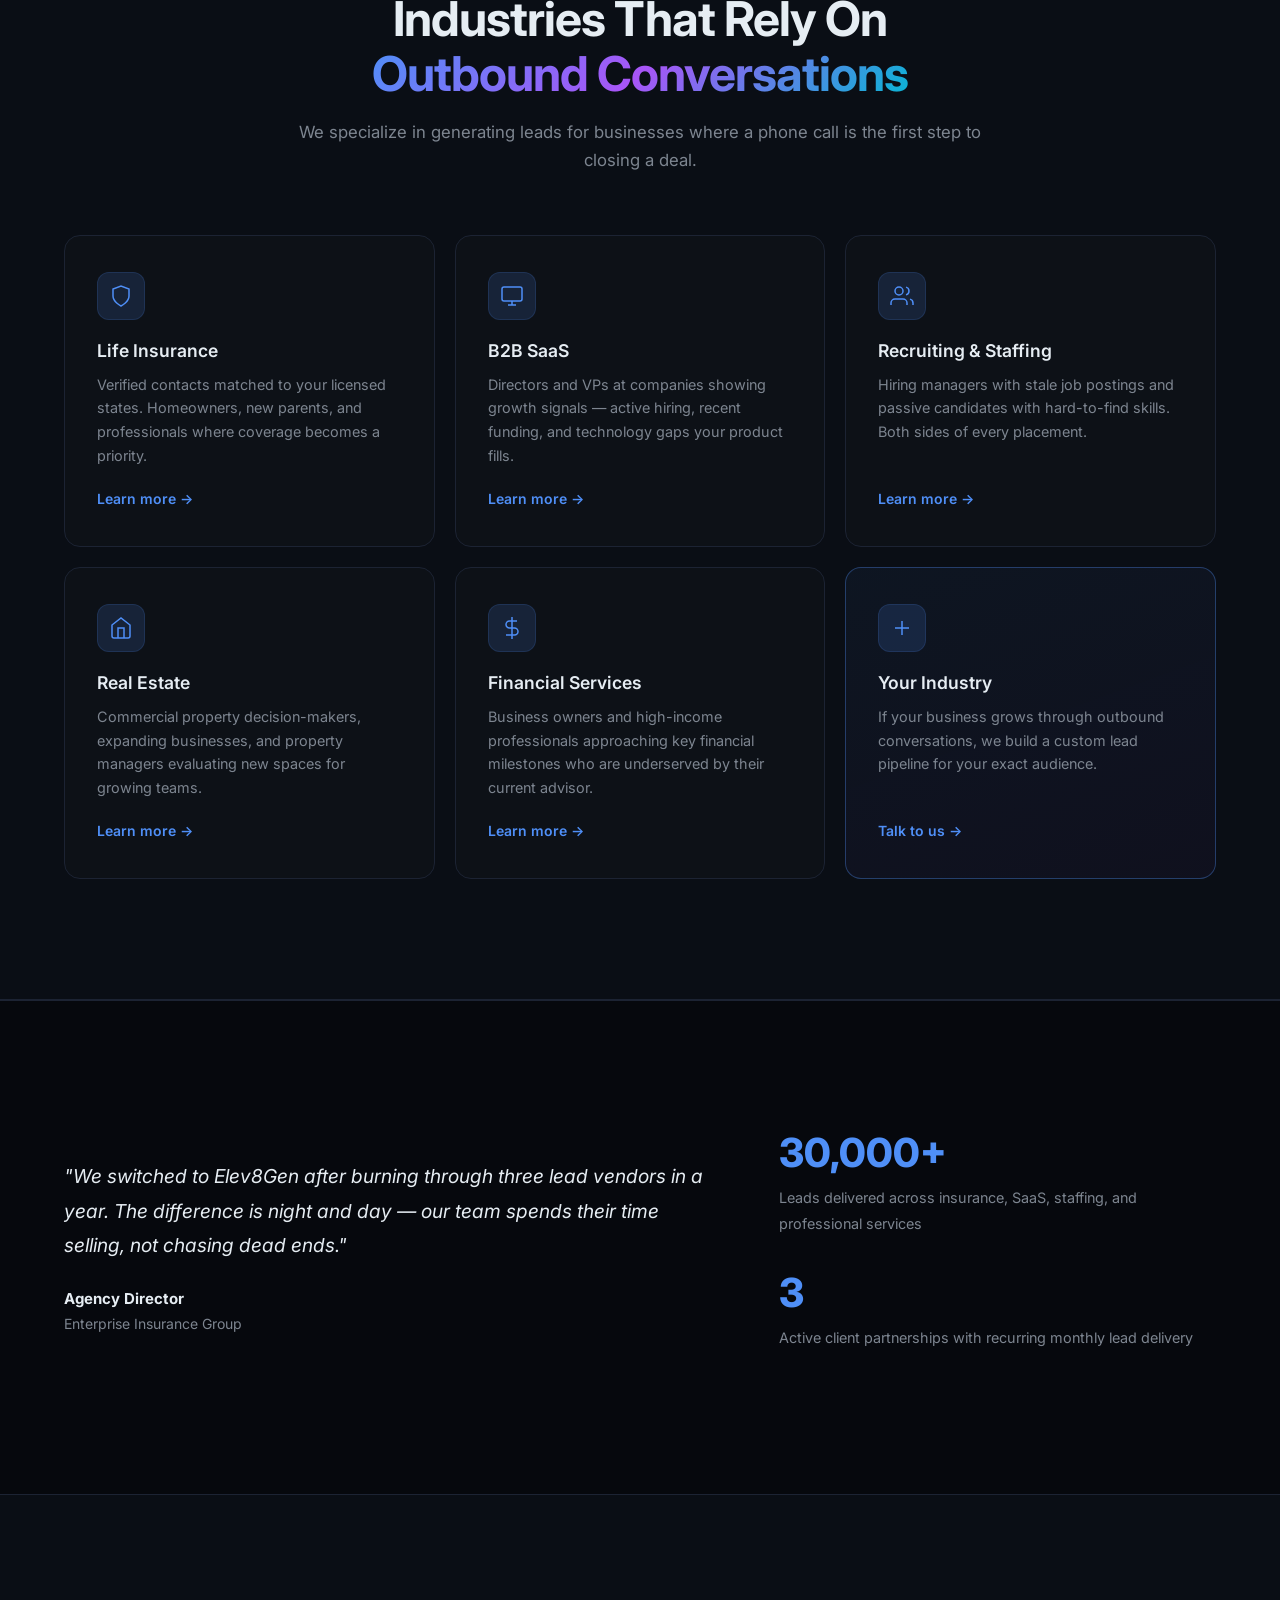
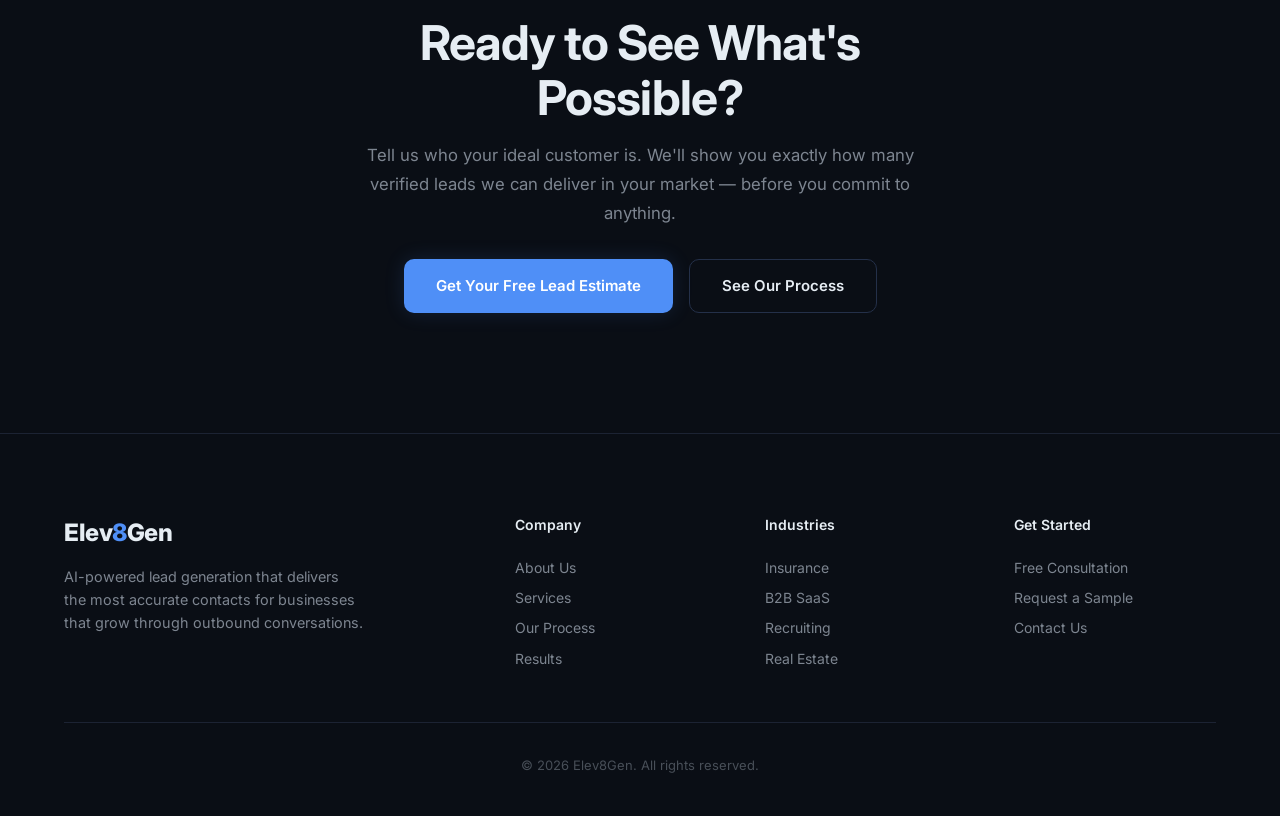
==== commit ee88319c: "Rebuild industries section with clean grid, icons, and proper spacing" ====
--- a/index.html
+++ b/index.html
@@ -49,7 +49,7 @@
                 </div>
                 <div class="hero-stat-divider"></div>
                 <div class="hero-stat">
-                    <span class="hero-stat-number">90%+</span>
+                    <span class="hero-stat-number">85%+</span>
                     <span class="hero-stat-label">Data Accuracy Rate</span>
                 </div>
                 <div class="hero-stat-divider"></div>
@@ -91,44 +91,62 @@
     </div>
 </section>
 
-<!-- Industries Preview -->
-<section class="industries-preview">
+<!-- Industries -->
+<section class="ind-section">
     <div class="container">
         <div class="section-header">
             <span class="section-tag">Who We Serve</span>
             <h2>Industries That Rely On<br><span class="gradient-text">Outbound Conversations</span></h2>
             <p class="section-sub">We specialize in generating leads for businesses where a phone call is the first step to closing a deal.</p>
         </div>
-        <div class="industry-preview-grid">
-            <div class="industry-preview-card">
+        <div class="ind-grid">
+            <div class="ind-box">
+                <div class="ind-icon">
+                    <svg width="24" height="24" viewBox="0 0 24 24" fill="none" stroke="currentColor" stroke-width="1.5"><path d="M12 22s8-4 8-10V5l-8-3-8 3v7c0 6 8 10 8 10z"/></svg>
+                </div>
                 <h3>Life Insurance</h3>
-                <p>Verified contacts matched to your licensed states. Homeowners, new parents, and professionals at the stage of life where coverage becomes a priority.</p>
-                <a href="services.html" class="card-link">Learn more</a>
-            </div>
-            <div class="industry-preview-card">
+                <p>Verified contacts matched to your licensed states. Homeowners, new parents, and professionals where coverage becomes a priority.</p>
+                <a href="services.html" class="ind-link">Learn more &rarr;</a>
+            </div>
+            <div class="ind-box">
+                <div class="ind-icon">
+                    <svg width="24" height="24" viewBox="0 0 24 24" fill="none" stroke="currentColor" stroke-width="1.5"><rect x="2" y="3" width="20" height="14" rx="2"/><line x1="8" y1="21" x2="16" y2="21"/><line x1="12" y1="17" x2="12" y2="21"/></svg>
+                </div>
                 <h3>B2B SaaS</h3>
-                <p>Directors and VPs at companies showing growth signals — active hiring, recent funding rounds, and technology gaps that align with your product.</p>
-                <a href="services.html" class="card-link">Learn more</a>
-            </div>
-            <div class="industry-preview-card">
+                <p>Directors and VPs at companies showing growth signals — active hiring, recent funding, and technology gaps your product fills.</p>
+                <a href="services.html" class="ind-link">Learn more &rarr;</a>
+            </div>
+            <div class="ind-box">
+                <div class="ind-icon">
+                    <svg width="24" height="24" viewBox="0 0 24 24" fill="none" stroke="currentColor" stroke-width="1.5"><path d="M17 21v-2a4 4 0 0 0-4-4H5a4 4 0 0 0-4 4v2"/><circle cx="9" cy="7" r="4"/><path d="M23 21v-2a4 4 0 0 0-3-3.87"/><path d="M16 3.13a4 4 0 0 1 0 7.75"/></svg>
+                </div>
                 <h3>Recruiting & Staffing</h3>
-                <p>Hiring managers with open roles aging past 30 days and passive candidates with hard-to-find skills. Both sides of every placement.</p>
-                <a href="services.html" class="card-link">Learn more</a>
-            </div>
-            <div class="industry-preview-card">
+                <p>Hiring managers with stale job postings and passive candidates with hard-to-find skills. Both sides of every placement.</p>
+                <a href="services.html" class="ind-link">Learn more &rarr;</a>
+            </div>
+            <div class="ind-box">
+                <div class="ind-icon">
+                    <svg width="24" height="24" viewBox="0 0 24 24" fill="none" stroke="currentColor" stroke-width="1.5"><path d="M3 9l9-7 9 7v11a2 2 0 0 1-2 2H5a2 2 0 0 1-2-2z"/><polyline points="9 22 9 12 15 12 15 22"/></svg>
+                </div>
                 <h3>Real Estate</h3>
-                <p>Commercial property decision-makers, expanding businesses, and property managers actively evaluating new spaces for their growing teams.</p>
-                <a href="services.html" class="card-link">Learn more</a>
-            </div>
-            <div class="industry-preview-card">
+                <p>Commercial property decision-makers, expanding businesses, and property managers evaluating new spaces for growing teams.</p>
+                <a href="services.html" class="ind-link">Learn more &rarr;</a>
+            </div>
+            <div class="ind-box">
+                <div class="ind-icon">
+                    <svg width="24" height="24" viewBox="0 0 24 24" fill="none" stroke="currentColor" stroke-width="1.5"><line x1="12" y1="1" x2="12" y2="23"/><path d="M17 5H9.5a3.5 3.5 0 0 0 0 7h5a3.5 3.5 0 0 1 0 7H6"/></svg>
+                </div>
                 <h3>Financial Services</h3>
-                <p>Business owners, high-income professionals, and individuals approaching key financial milestones who are underserved by their current advisory relationships.</p>
-                <a href="services.html" class="card-link">Learn more</a>
-            </div>
-            <div class="industry-preview-card highlight-card">
+                <p>Business owners and high-income professionals approaching key financial milestones who are underserved by their current advisor.</p>
+                <a href="services.html" class="ind-link">Learn more &rarr;</a>
+            </div>
+            <div class="ind-box ind-cta-box">
+                <div class="ind-icon">
+                    <svg width="24" height="24" viewBox="0 0 24 24" fill="none" stroke="currentColor" stroke-width="1.5"><line x1="12" y1="5" x2="12" y2="19"/><line x1="5" y1="12" x2="19" y2="12"/></svg>
+                </div>
                 <h3>Your Industry</h3>
-                <p>If your business grows through outbound conversations, we can build a custom lead pipeline for your exact audience. Every campaign is built from scratch for your ICP.</p>
-                <a href="contact.html" class="card-link">Talk to us</a>
+                <p>If your business grows through outbound conversations, we build a custom lead pipeline for your exact audience.</p>
+                <a href="contact.html" class="ind-link">Talk to us &rarr;</a>
             </div>
         </div>
     </div>
--- a/style.css
+++ b/style.css
@@ -813,8 +813,14 @@
 }
 
 /* ── Content Sections ────────────────────────────────── */
-.content-section { padding: 100px 0; }
-.content-section.alt-bg { background: var(--bg-section); }
+.content-section {
+    padding: 120px 0;
+    border-bottom: 1px solid var(--border);
+}
+
+.content-section.alt-bg {
+    background: var(--bg-section);
+}
 
 .lead-text {
     font-size: 1.1rem;
@@ -833,7 +839,10 @@
 }
 
 /* ── Value Cards (Home) ──────────────────────────────── */
-.value-section { padding: 100px 0; }
+.value-section {
+    padding: 120px 0;
+    border-bottom: 1px solid var(--border);
+}
 
 .value-grid {
     display: grid;
@@ -869,43 +878,101 @@
 .value-card h3 { margin-bottom: 10px; }
 .value-card p { color: var(--text-muted); font-size: 0.95rem; line-height: 1.7; }
 
-/* ── Industry Preview (Home) ─────────────────────────── */
-.industries-preview { padding: 100px 0; background: var(--bg-section); }
-
-.industry-preview-grid {
+/* ── Industries Grid (Home) ──────────────────────────── */
+.ind-section {
+    padding: 120px 0;
+    background: var(--bg-section);
+    border-bottom: 1px solid var(--border);
+}
+
+.ind-grid {
     display: grid;
     grid-template-columns: repeat(3, 1fr);
+    grid-template-rows: auto auto;
     gap: 20px;
 }
 
-.industry-preview-card {
-    padding: 32px;
-    background: var(--bg-card);
-    border: 1px solid var(--border);
-    border-radius: var(--radius);
-    transition: all 0.3s;
-}
-
-.industry-preview-card:hover {
+.ind-box {
+    padding: 36px 32px;
+    background: var(--bg-card);
+    border: 1px solid var(--border);
+    border-radius: 16px;
+    display: flex;
+    flex-direction: column;
+    transition: border-color 0.25s, transform 0.25s;
+}
+
+.ind-box:hover {
     border-color: var(--border-light);
-    transform: translateY(-2px);
-}
-
-.industry-preview-card h3 { color: var(--accent); margin-bottom: 10px; }
-.industry-preview-card p { color: var(--text-muted); font-size: 0.9rem; line-height: 1.6; margin-bottom: 16px; }
-
-.card-link {
+    transform: translateY(-4px);
+}
+
+.ind-icon {
+    width: 48px;
+    height: 48px;
+    display: flex;
+    align-items: center;
+    justify-content: center;
+    background: var(--accent-glow);
+    border: 1px solid rgba(79, 143, 247, 0.15);
+    border-radius: 12px;
+    color: var(--accent);
+    margin-bottom: 20px;
+    flex-shrink: 0;
+}
+
+.ind-box h3 {
+    font-size: 1.1rem;
+    margin-bottom: 10px;
+    color: var(--text);
+}
+
+.ind-box p {
+    color: var(--text-muted);
+    font-size: 0.9rem;
+    line-height: 1.65;
+    margin-bottom: 20px;
+    flex-grow: 1;
+}
+
+.ind-link {
     font-size: 14px;
     font-weight: 600;
     color: var(--accent);
-}
-
-.card-link:hover { text-decoration: underline; }
-
-.highlight-card { border-color: var(--accent); background: linear-gradient(135deg, rgba(79,143,247,0.05), rgba(168,85,247,0.05)); }
+    display: inline-flex;
+    align-items: center;
+    gap: 4px;
+    transition: gap 0.2s;
+}
+
+.ind-link:hover {
+    gap: 8px;
+    text-decoration: none;
+}
+
+.ind-cta-box {
+    border-color: rgba(79, 143, 247, 0.35);
+    background: linear-gradient(160deg, rgba(79, 143, 247, 0.06) 0%, rgba(168, 85, 247, 0.04) 100%);
+}
+
+.ind-cta-box:hover {
+    border-color: var(--accent);
+}
+
+@media (max-width: 1024px) {
+    .ind-grid { grid-template-columns: repeat(2, 1fr); }
+}
+
+@media (max-width: 768px) {
+    .ind-grid { grid-template-columns: 1fr; }
+}
 
 /* ── Social Proof (Home) ─────────────────────────────── */
-.social-proof { padding: 100px 0; }
+.social-proof {
+    padding: 120px 0;
+    border-top: 1px solid var(--border);
+    border-bottom: 1px solid var(--border);
+}
 
 .proof-content {
     display: grid;
@@ -930,7 +997,10 @@
 .proof-label { color: var(--text-muted); font-size: 0.9rem; line-height: 1.5; }
 
 /* ── Home CTA ────────────────────────────────────────── */
-.home-cta { padding: 100px 0; background: var(--bg-section); }
+.home-cta {
+    padding: 120px 0;
+    background: var(--bg-section);
+}
 
 .home-cta-content {
     text-align: center;
@@ -943,7 +1013,11 @@
 .home-cta-actions { display: flex; gap: 16px; justify-content: center; }
 
 /* ── Page CTA (shared) ───────────────────────────────── */
-.page-cta { padding: 100px 0; background: var(--bg-section); }
+.page-cta {
+    padding: 120px 0;
+    background: var(--bg-section);
+    border-top: 1px solid var(--border);
+}
 
 .page-cta-content {
     text-align: center;
@@ -1486,7 +1560,7 @@
 /* ── Additional Responsive ───────────────────────────── */
 @media (max-width: 1024px) {
     .value-grid { grid-template-columns: 1fr; max-width: 500px; margin: 0 auto; }
-    .industry-preview-grid { grid-template-columns: repeat(2, 1fr); }
+    /* removed old industry-preview-grid rule */
     .proof-content { grid-template-columns: 1fr; }
     .explainer-grid { grid-template-columns: 1fr; }
     .principles-grid { grid-template-columns: 1fr; }
@@ -1496,7 +1570,7 @@
 
 @media (max-width: 768px) {
     .value-grid { max-width: 100%; }
-    .industry-preview-grid { grid-template-columns: 1fr; }
+    /* removed old industry-preview-grid rule */
     .stage-header { flex-direction: column; align-items: flex-start; gap: 12px; }
     .home-cta-actions { flex-direction: column; align-items: center; }
     .service-detail-header { flex-direction: column; align-items: flex-start; }
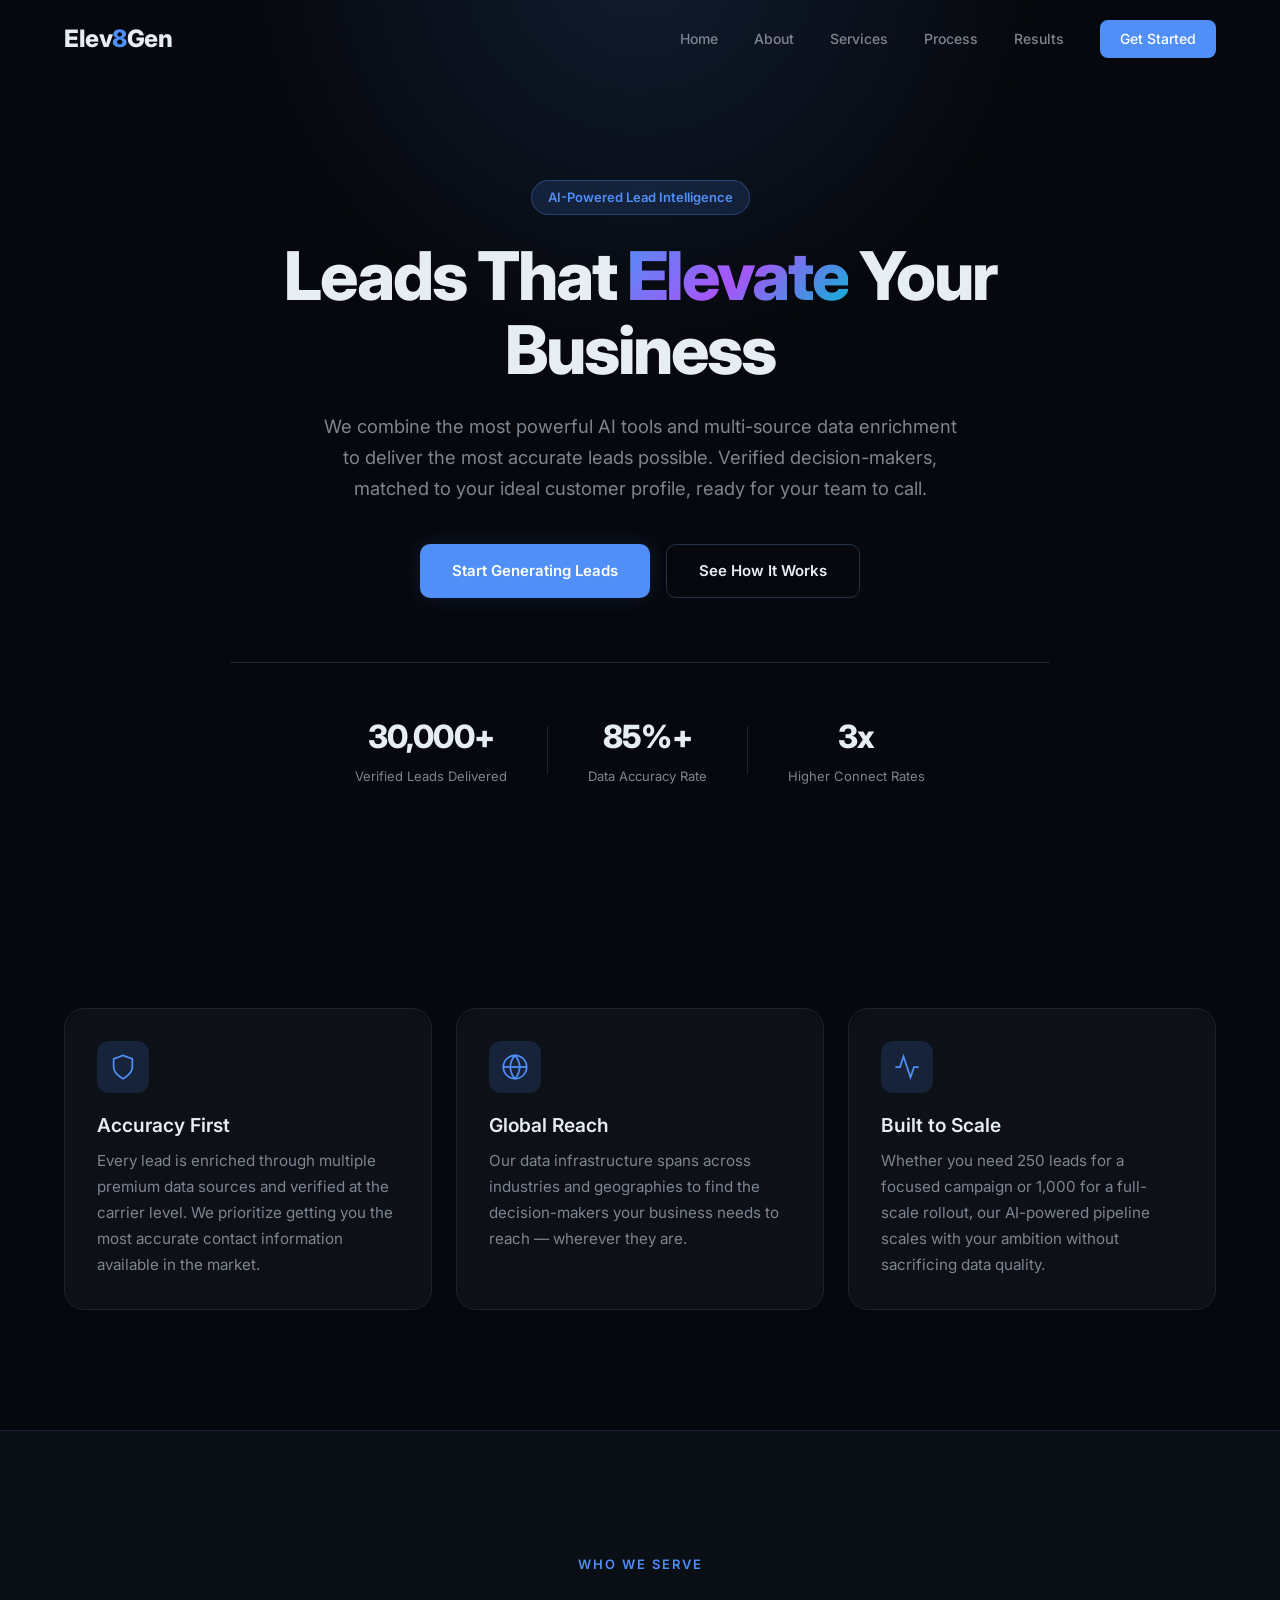
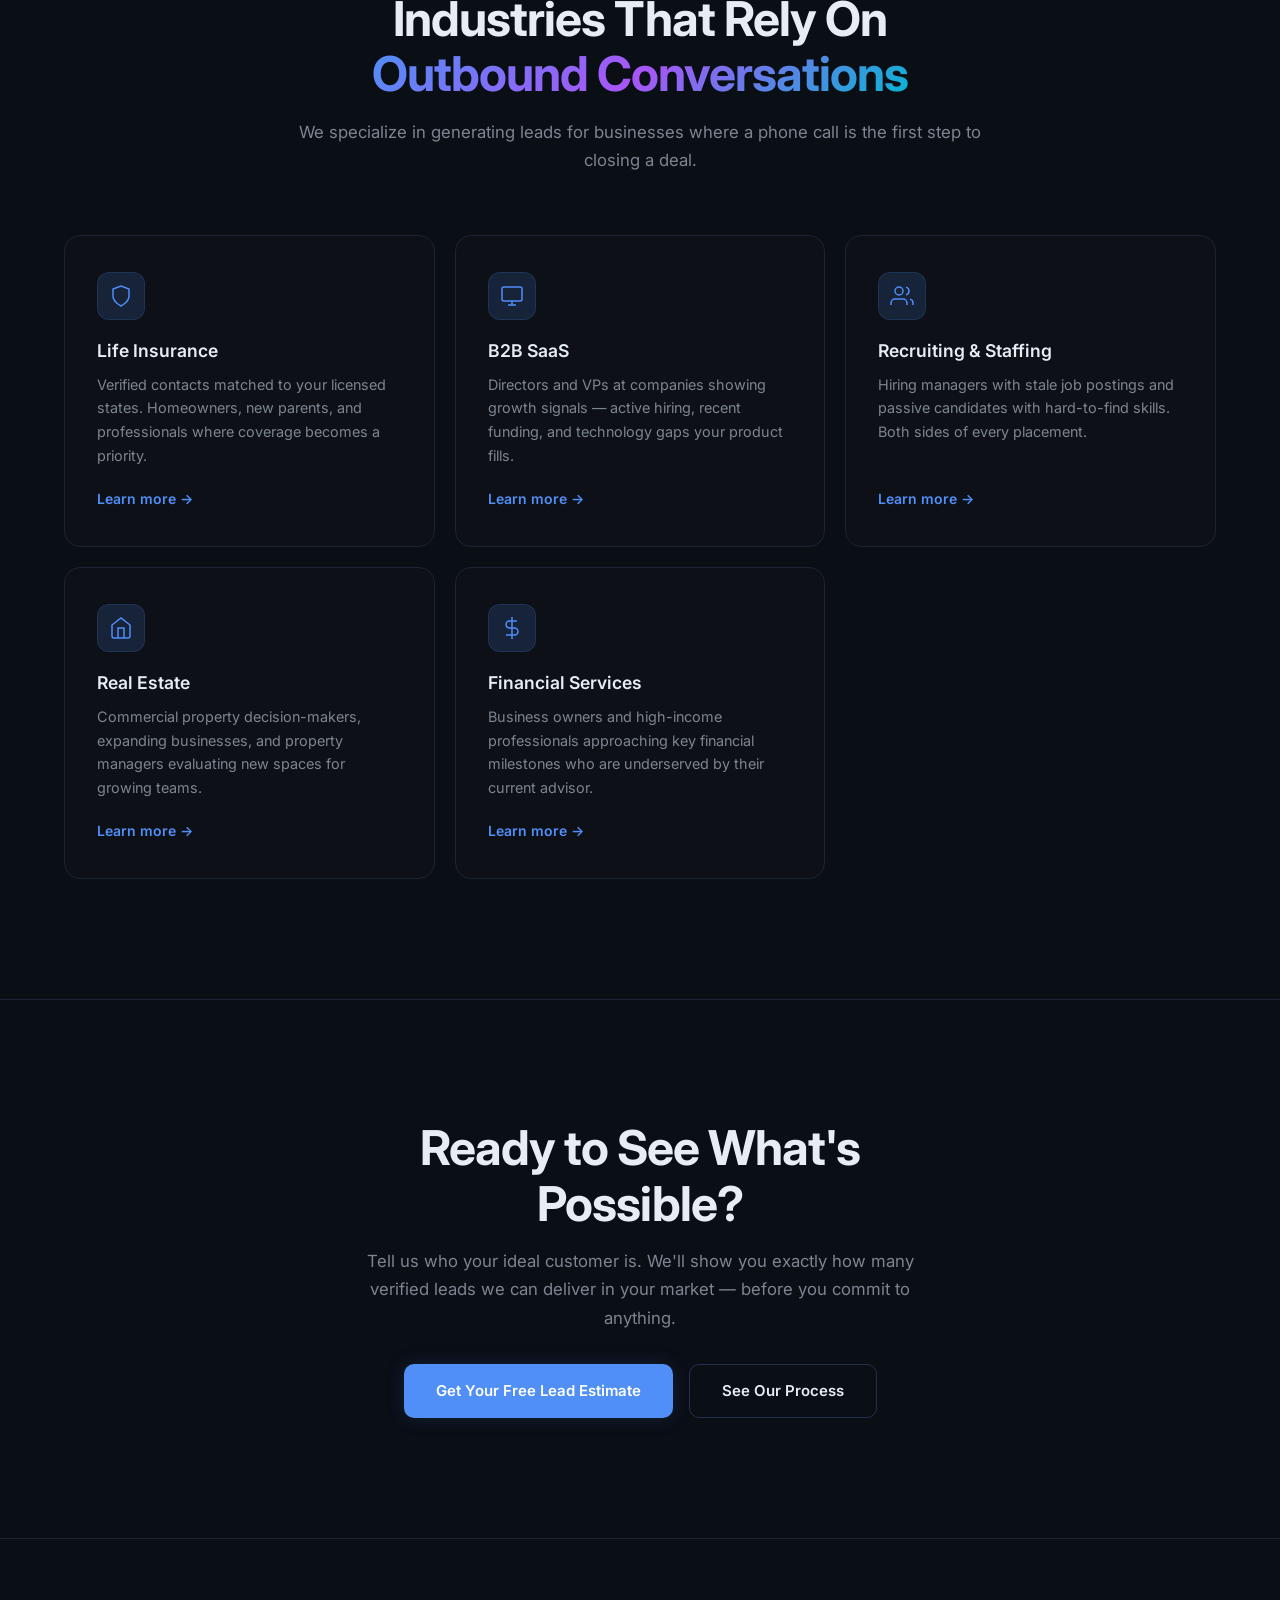
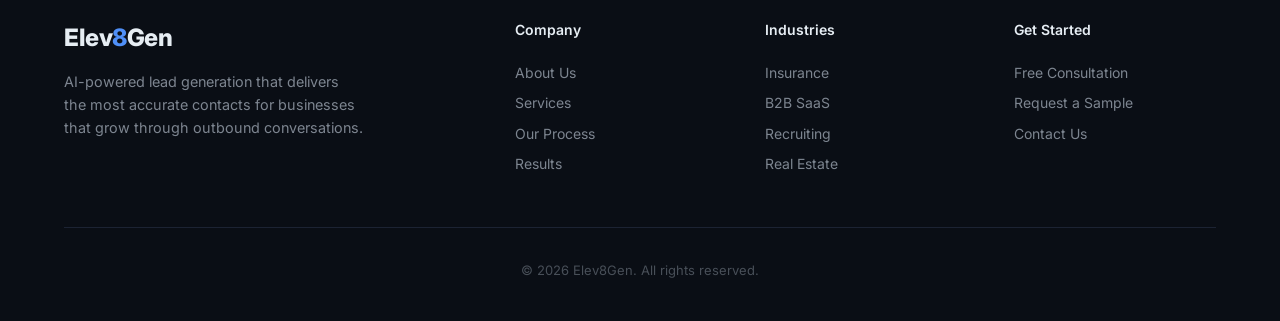
==== commit 0a242390: "Remove testimonials, fix mobile contact page, update lead volumes - Remove social proof/testimonial " ====
--- a/index.html
+++ b/index.html
@@ -78,14 +78,14 @@
                     <svg width="28" height="28" viewBox="0 0 24 24" fill="none" stroke="currentColor" stroke-width="1.5"><circle cx="12" cy="12" r="10"/><path d="M2 12h20"/><path d="M12 2a15.3 15.3 0 0 1 4 10 15.3 15.3 0 0 1-4 10 15.3 15.3 0 0 1-4-10 15.3 15.3 0 0 1 4-10z"/></svg>
                 </div>
                 <h3>Global Reach</h3>
-                <p>From insurance agencies in Texas to SaaS companies in London, our data infrastructure spans across industries and geographies to find the decision-makers your business needs to reach.</p>
+                <p>Our data infrastructure spans across industries and geographies to find the decision-makers your business needs to reach — wherever they are.</p>
             </div>
             <div class="value-card">
                 <div class="value-icon">
                     <svg width="28" height="28" viewBox="0 0 24 24" fill="none" stroke="currentColor" stroke-width="1.5"><polyline points="22 12 18 12 15 21 9 3 6 12 2 12"/></svg>
                 </div>
                 <h3>Built to Scale</h3>
-                <p>Whether you need 200 leads for a focused campaign or 2,000 for a national rollout, our AI-powered pipeline scales with your ambition without sacrificing data quality.</p>
+                <p>Whether you need 250 leads for a focused campaign or 1,000 for a full-scale rollout, our AI-powered pipeline scales with your ambition without sacrificing data quality.</p>
             </div>
         </div>
     </div>
@@ -139,39 +139,6 @@
                 <h3>Financial Services</h3>
                 <p>Business owners and high-income professionals approaching key financial milestones who are underserved by their current advisor.</p>
                 <a href="services.html" class="ind-link">Learn more &rarr;</a>
-            </div>
-            <div class="ind-box ind-cta-box">
-                <div class="ind-icon">
-                    <svg width="24" height="24" viewBox="0 0 24 24" fill="none" stroke="currentColor" stroke-width="1.5"><line x1="12" y1="5" x2="12" y2="19"/><line x1="5" y1="12" x2="19" y2="12"/></svg>
-                </div>
-                <h3>Your Industry</h3>
-                <p>If your business grows through outbound conversations, we build a custom lead pipeline for your exact audience.</p>
-                <a href="contact.html" class="ind-link">Talk to us &rarr;</a>
-            </div>
-        </div>
-    </div>
-</section>
-
-<!-- Social Proof -->
-<section class="social-proof">
-    <div class="container">
-        <div class="proof-content">
-            <div class="proof-quote">
-                <p>"We switched to Elev8Gen after burning through three lead vendors in a year. The difference is night and day — our team spends their time selling, not chasing dead ends."</p>
-                <div class="proof-author">
-                    <strong>Agency Director</strong>
-                    <span>Enterprise Insurance Group</span>
-                </div>
-            </div>
-            <div class="proof-stats">
-                <div class="proof-stat">
-                    <span class="proof-number">30,000+</span>
-                    <span class="proof-label">Leads delivered across insurance, SaaS, staffing, and professional services</span>
-                </div>
-                <div class="proof-stat">
-                    <span class="proof-number">3</span>
-                    <span class="proof-label">Active client partnerships with recurring monthly lead delivery</span>
-                </div>
             </div>
         </div>
     </div>
--- a/style.css
+++ b/style.css
@@ -1575,4 +1575,41 @@
     .home-cta-actions { flex-direction: column; align-items: center; }
     .service-detail-header { flex-direction: column; align-items: flex-start; }
     .service-popular { margin-left: 0; }
-}
+
+    /* Contact page mobile fixes */
+    .contact-layout { grid-template-columns: 1fr; gap: 32px; }
+    .contact-form-section { order: 1; }
+    .contact-info-section { order: 2; }
+    .form-row { grid-template-columns: 1fr; gap: 16px; }
+    .contact-form input,
+    .contact-form textarea,
+    .contact-form select {
+        padding: 16px;
+        font-size: 16px; /* prevents iOS zoom on focus */
+    }
+    .contact-form { gap: 20px; }
+    .form-group label { font-size: 14px; }
+    .info-card { padding: 24px; }
+    .next-step { gap: 12px; }
+    .faq-item h4 { font-size: 0.95rem; }
+    .faq-item p { font-size: 0.85rem; }
+    .btn-full { padding: 18px; font-size: 16px; }
+    .page-header { padding: 120px 0 60px; }
+    .page-header-sub { font-size: 1rem; padding: 0 8px; }
+    .content-section { padding: 60px 0; }
+
+    /* Industry grid — 2 columns on mobile instead of overflow */
+    .ind-grid { grid-template-columns: 1fr 1fr; gap: 12px; }
+    .ind-box { padding: 20px; }
+    .ind-box h3 { font-size: 0.9rem; }
+    .ind-box p { font-size: 0.8rem; }
+}
+
+@media (max-width: 420px) {
+    .ind-grid { grid-template-columns: 1fr; }
+    .contact-form input,
+    .contact-form textarea,
+    .contact-form select {
+        padding: 14px 12px;
+    }
+}
